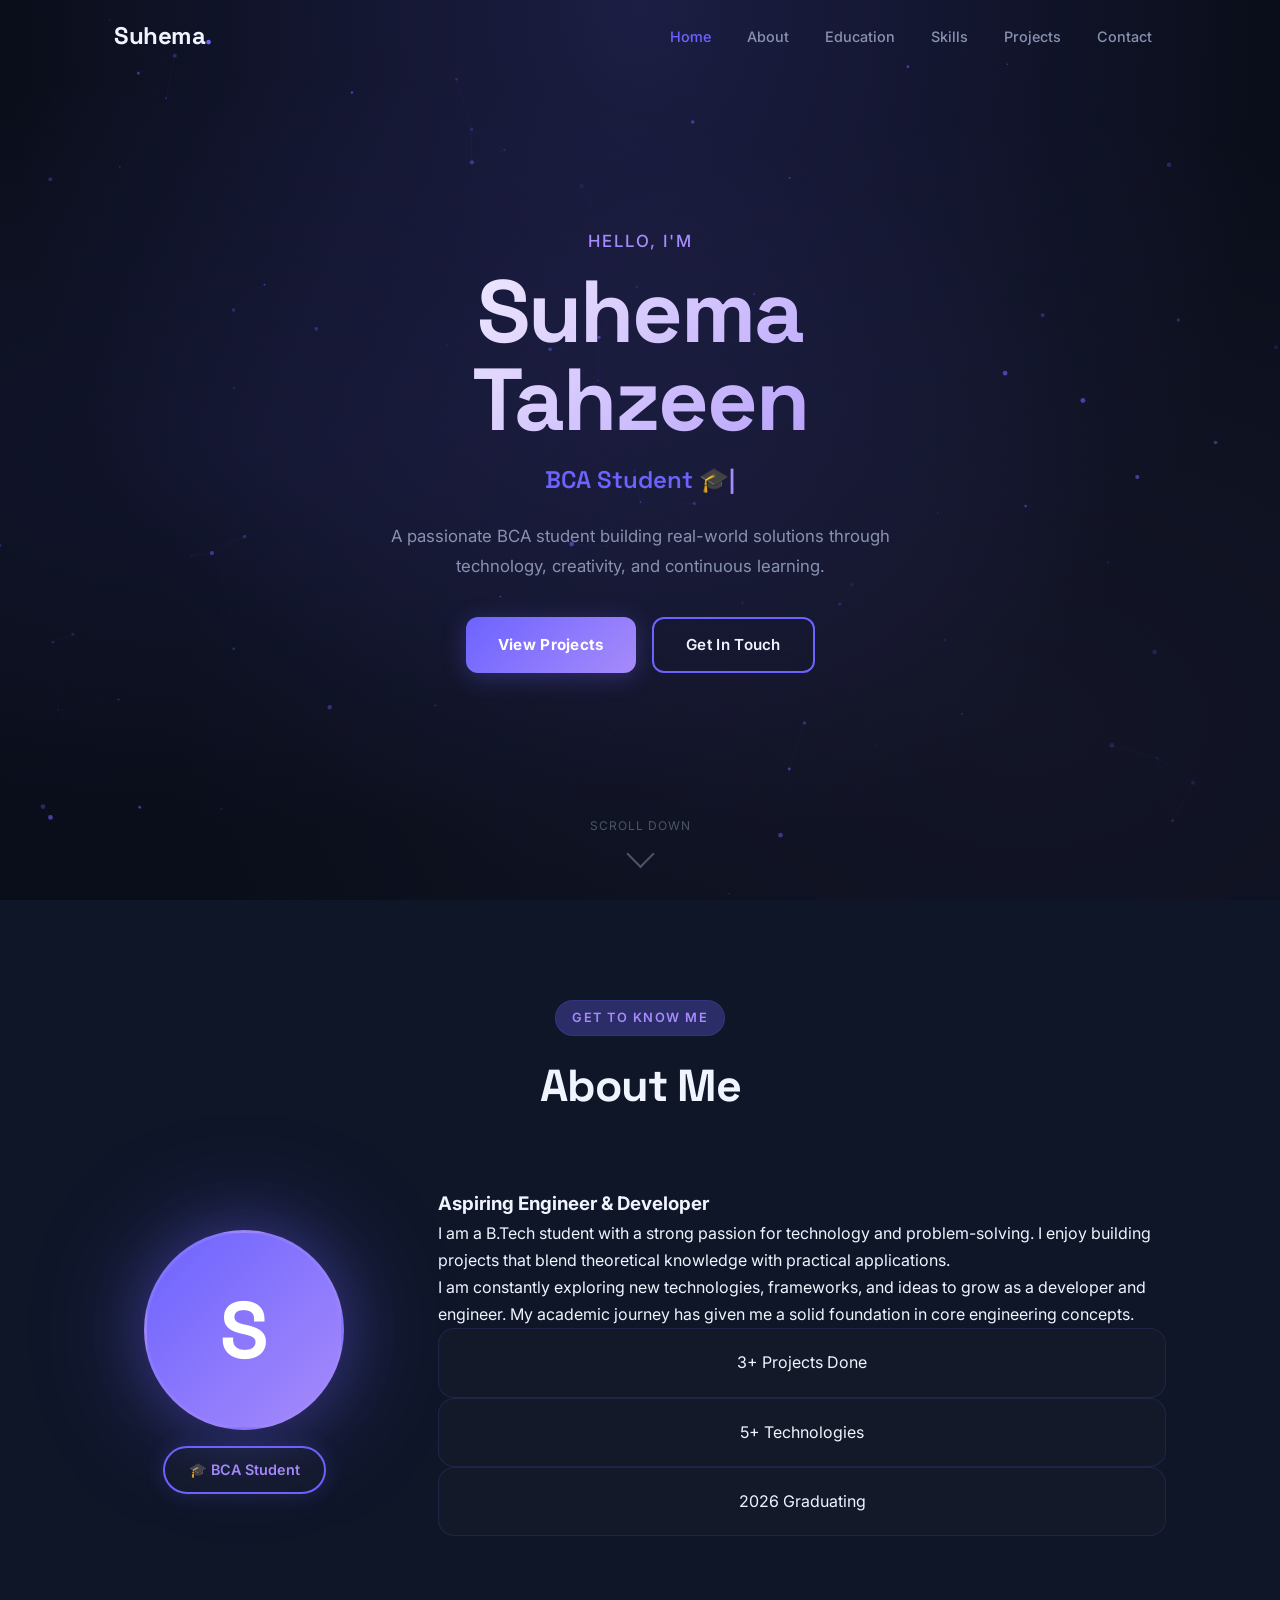
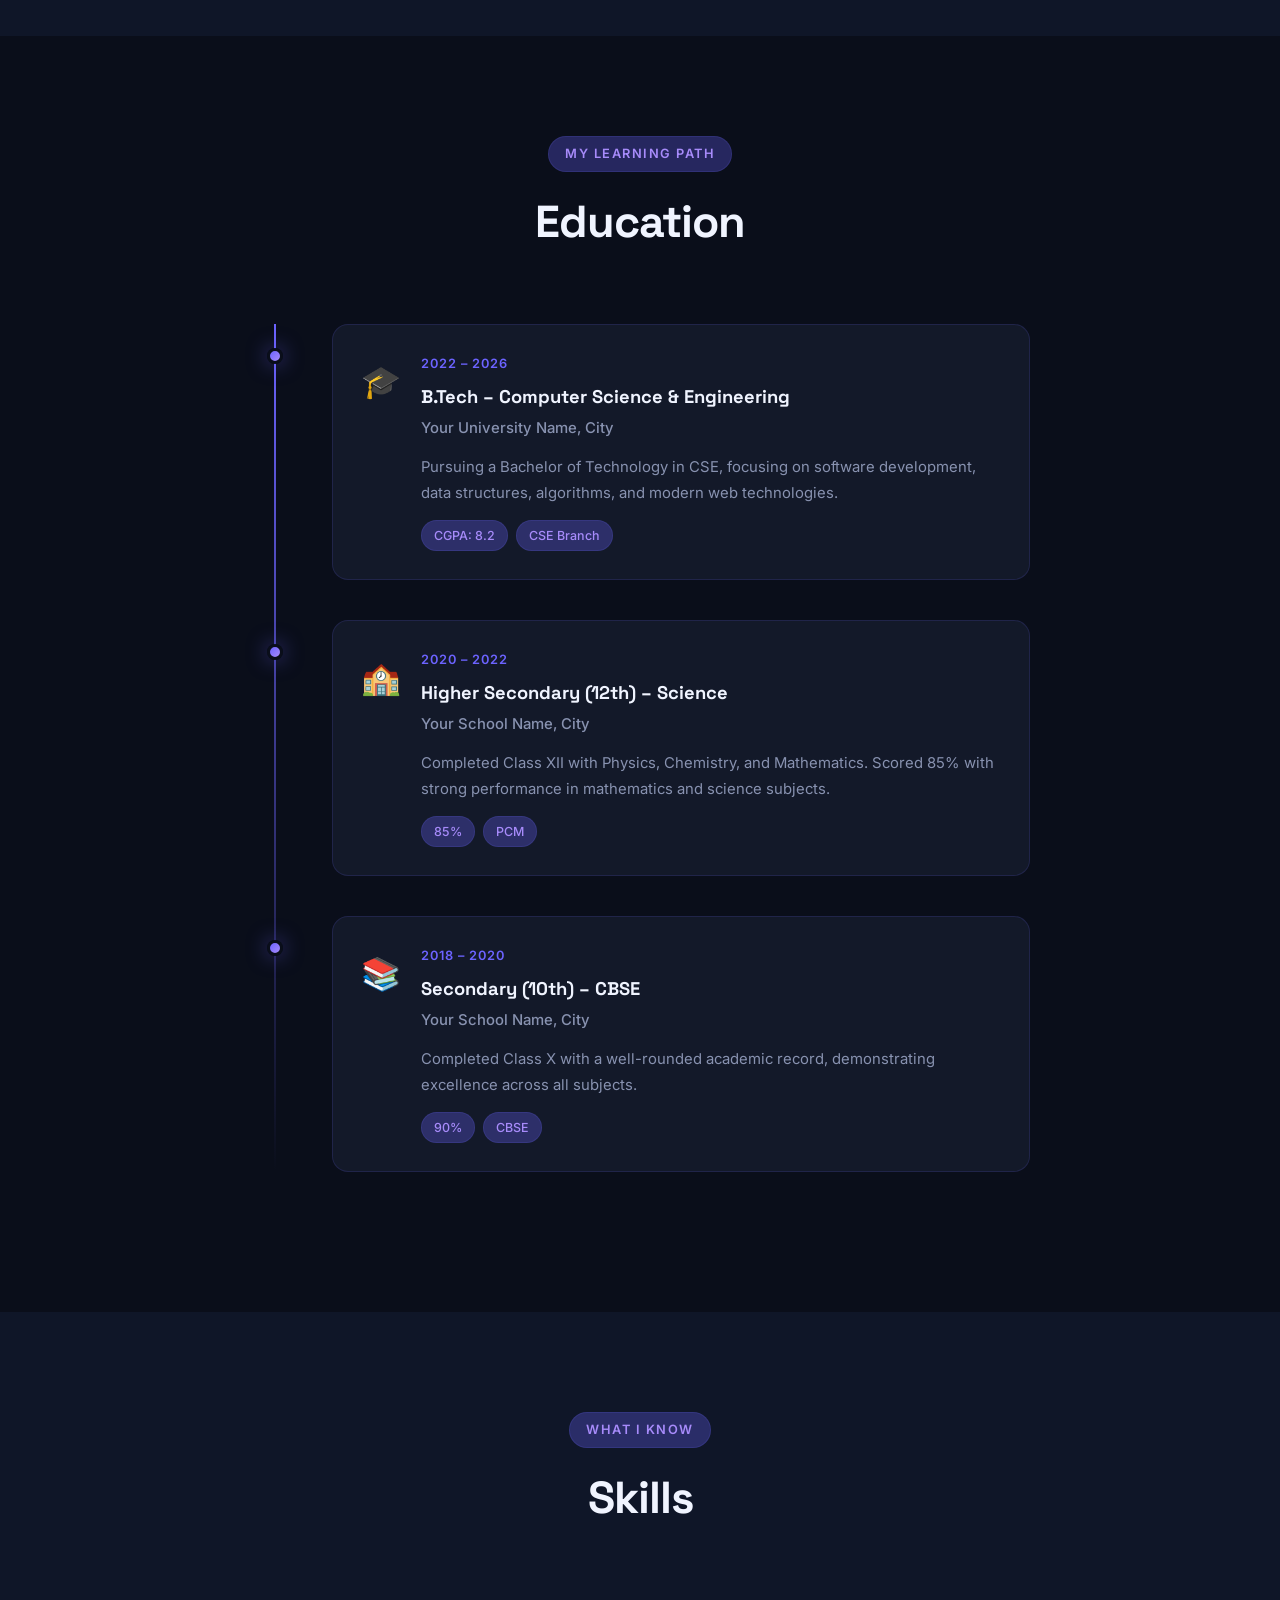
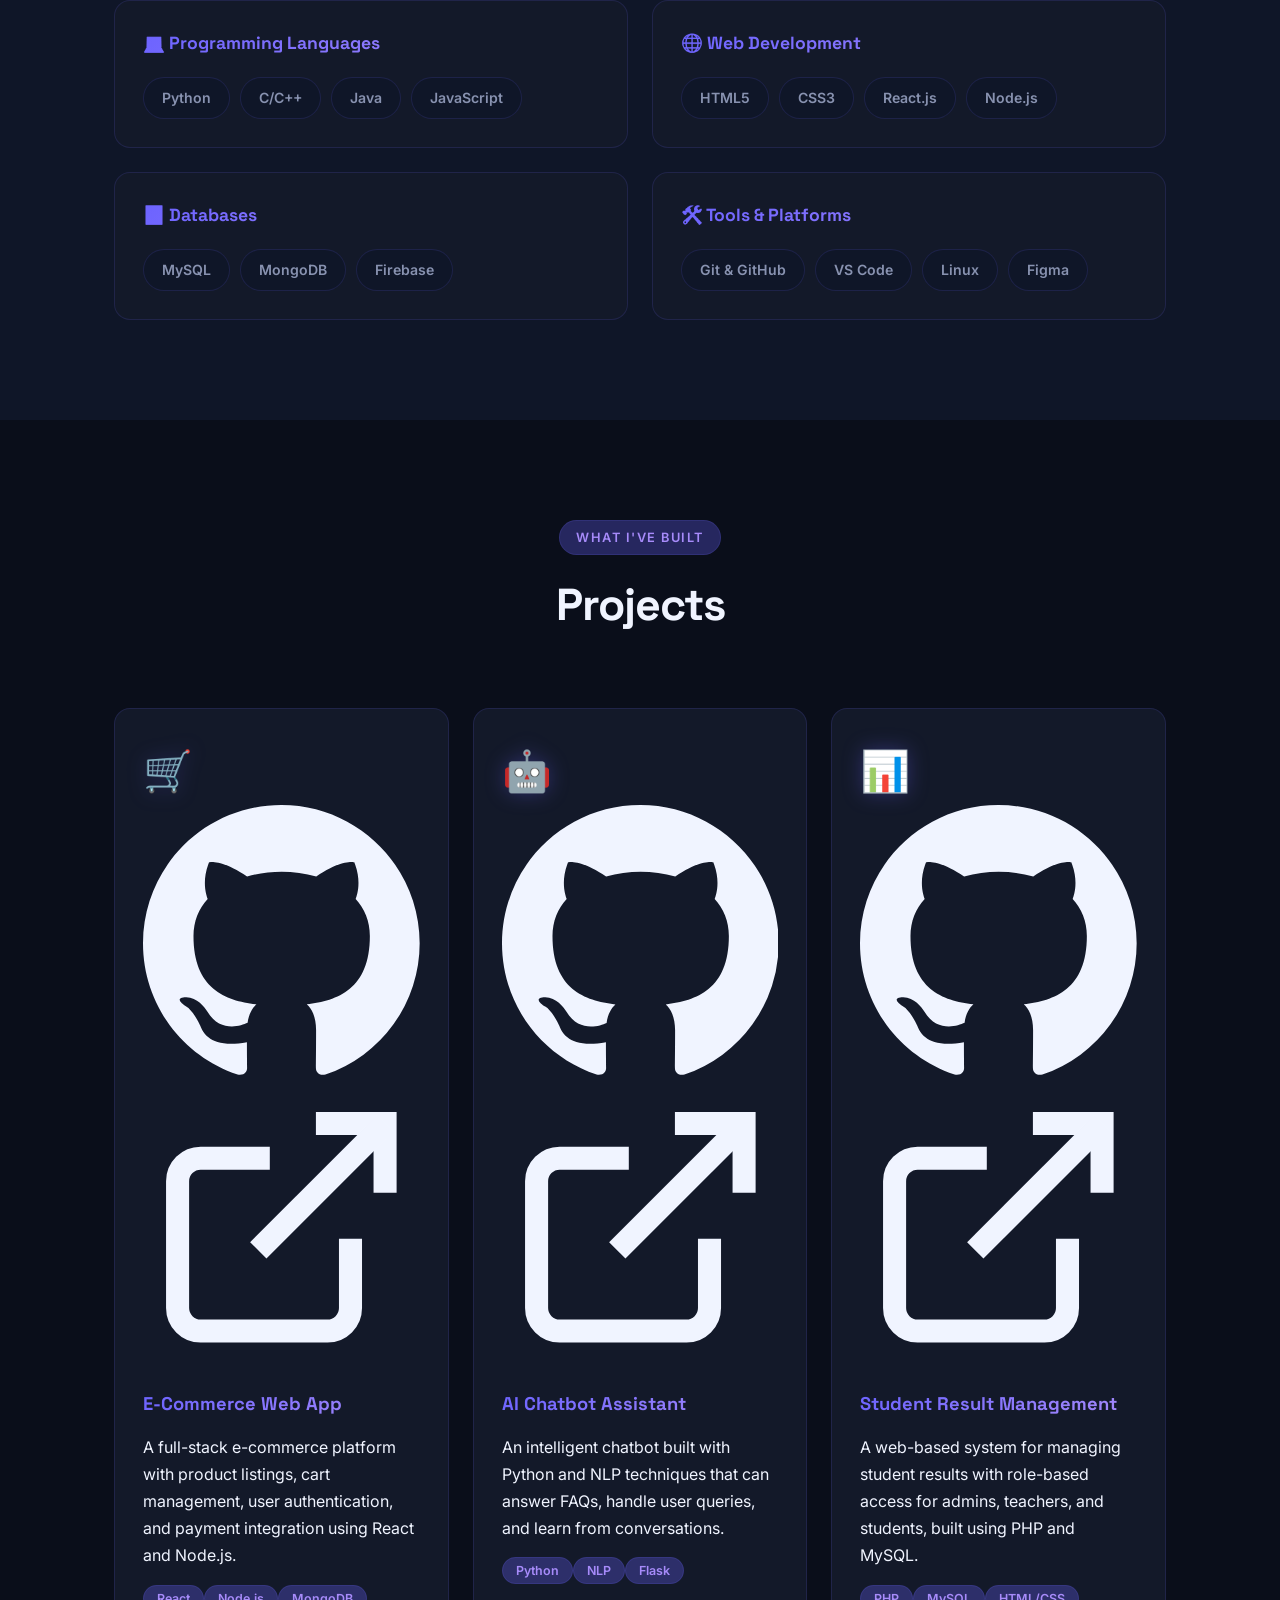
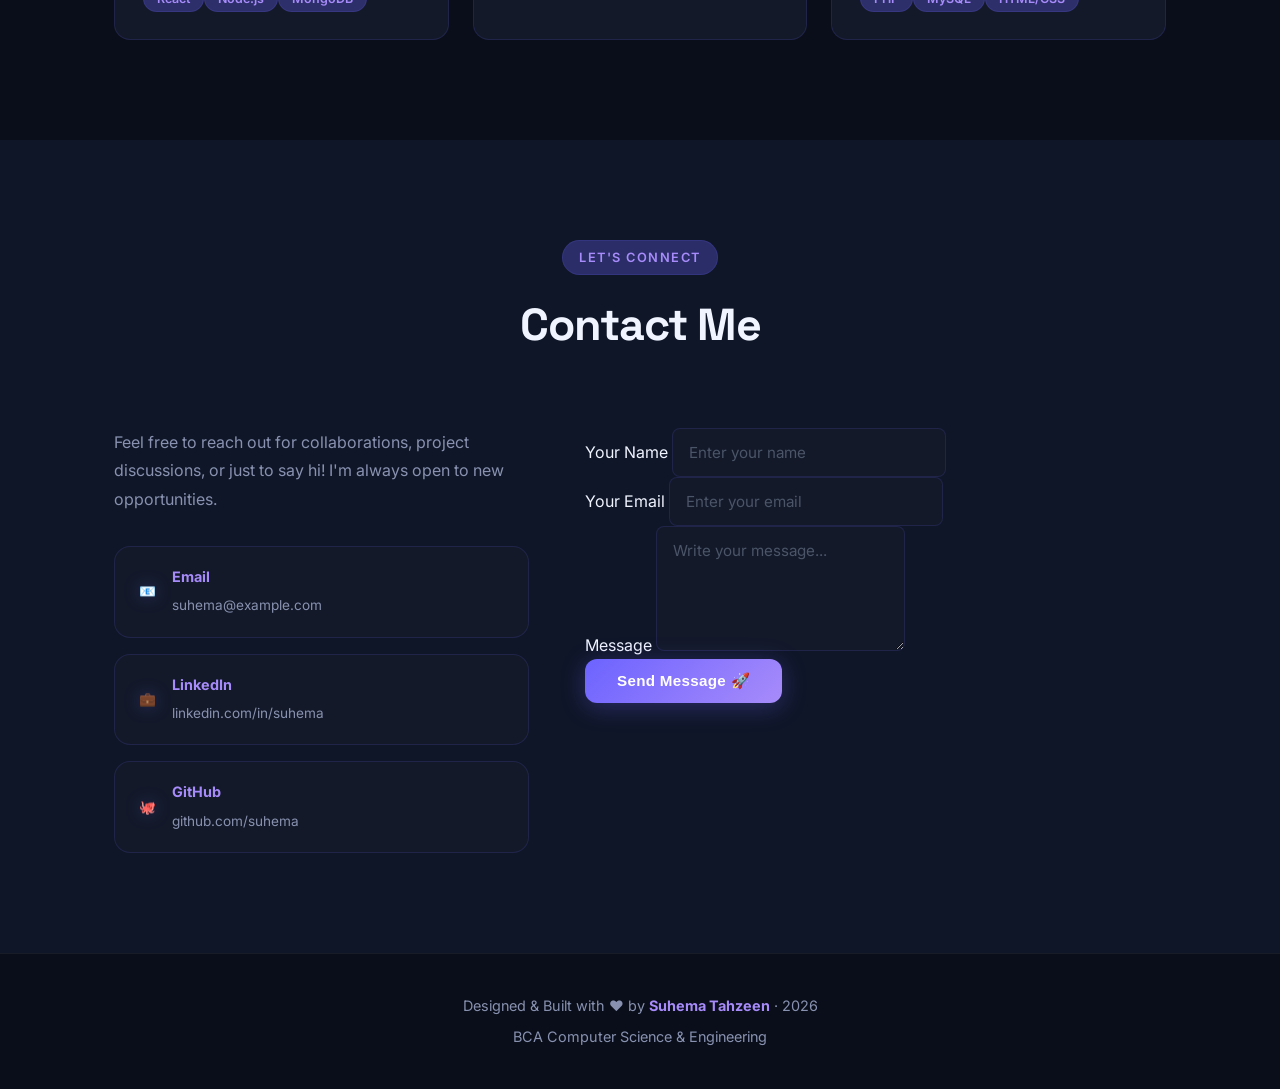
==== index.html @ 30617410 "Add files via upload" ====
<!DOCTYPE html>
<html lang="en">
<head>
  <meta charset="UTF-8" />
  <meta name="viewport" content="width=device-width, initial-scale=1.0" />
  <title>Suhema Tahzeen | BCA Portfolio</title>
  <meta name="description" content="BCA student portfolio showcasing academic history, projects, and skills." />
  <link rel="preconnect" href="https://fonts.googleapis.com" />
  <link rel="preconnect" href="https://fonts.gstatic.com" crossorigin />
  <link href="https://fonts.googleapis.com/css2?family=Inter:wght@300;400;500;600;700;800&family=Space+Grotesk:wght@400;500;600;700&display=swap" rel="stylesheet" />
  <link rel="stylesheet" href="style.css" />
</head>
<body>

  <!-- NAV -->
  <nav id="navbar">
    <div class="nav-container">
      <a href="#home" class="nav-logo">Suhema<span>.</span></a>
      <ul class="nav-links">
        <li><a href="#home">Home</a></li>
        <li><a href="#about">About</a></li>
        <li><a href="#education">Education</a></li>
        <li><a href="#skills">Skills</a></li>
        <li><a href="#projects">Projects</a></li>
        <li><a href="#contact">Contact</a></li>
      </ul>
      <button class="hamburger" id="hamburger" aria-label="Toggle menu">
        <span></span><span></span><span></span>
      </button>
    </div>
  </nav>

  <!-- HERO -->
  <section id="home" class="hero">
    <div class="hero-bg-overlay"></div>
    <canvas id="particles-canvas"></canvas>
    <div class="hero-content">
      <p class="hero-greeting">Hello, I'm</p>
      <h1 class="hero-name">Suhema Tahzeen</h1>
      <div class="hero-typewriter">
        <span id="typewriter-text"></span><span class="cursor">|</span>
      </div>
      <p class="hero-desc">A passionate BCA student building real-world solutions through technology, creativity, and continuous learning.</p>
      <div class="hero-buttons">
        <a href="#projects" class="btn btn-primary">View Projects</a>
        <a href="#contact" class="btn btn-outline">Get In Touch</a>
      </div>
    </div>
    <div class="hero-scroll-indicator">
      <span>Scroll Down</span>
      <div class="scroll-arrow"></div>
    </div>
  </section>

  <!-- ABOUT -->
  <section id="about" class="section about-section">
    <div class="container">
      <div class="section-header">
        <span class="section-tag">Get To Know Me</span>
        <h2 class="section-title">About Me</h2>
      </div>
      <div class="about-grid">
        <div class="about-avatar-wrapper">
          <div class="about-avatar">
            <div class="avatar-initials">S</div>
          </div>
          <div class="about-badge">🎓 BCA Student</div>
        </div>
        <div class="about-text">
          <h3>Aspiring Engineer &amp; Developer</h3>
          <p>I am a B.Tech student with a strong passion for technology and problem-solving. I enjoy building projects that blend theoretical knowledge with practical applications.</p>
          <p>I am constantly exploring new technologies, frameworks, and ideas to grow as a developer and engineer. My academic journey has given me a solid foundation in core engineering concepts.</p>
          <div class="about-stats">
            <div class="stat-card">
              <span class="stat-num">3+</span>
              <span class="stat-label">Projects Done</span>
            </div>
            <div class="stat-card">
              <span class="stat-num">5+</span>
              <span class="stat-label">Technologies</span>
            </div>
            <div class="stat-card">
              <span class="stat-num">2026</span>
              <span class="stat-label">Graduating</span>
            </div>
          </div>
        </div>
      </div>
    </div>
  </section>

  <!-- EDUCATION -->
  <section id="education" class="section education-section">
    <div class="container">
      <div class="section-header">
        <span class="section-tag">My Learning Path</span>
        <h2 class="section-title">Education</h2>
      </div>
      <div class="timeline">
        <div class="timeline-item" data-aos>
          <div class="timeline-dot"></div>
          <div class="timeline-card">
            <div class="timeline-icon">🎓</div>
            <div class="timeline-content">
              <span class="timeline-year">2022 – 2026</span>
              <h3>B.Tech – Computer Science &amp; Engineering</h3>
              <p class="timeline-institute">Your University Name, City</p>
              <p>Pursuing a Bachelor of Technology in CSE, focusing on software development, data structures, algorithms, and modern web technologies.</p>
              <div class="timeline-tags">
                <span>CGPA: 8.2</span>
                <span>CSE Branch</span>
              </div>
            </div>
          </div>
        </div>
        <div class="timeline-item" data-aos>
          <div class="timeline-dot"></div>
          <div class="timeline-card">
            <div class="timeline-icon">🏫</div>
            <div class="timeline-content">
              <span class="timeline-year">2020 – 2022</span>
              <h3>Higher Secondary (12th) – Science</h3>
              <p class="timeline-institute">Your School Name, City</p>
              <p>Completed Class XII with Physics, Chemistry, and Mathematics. Scored 85% with strong performance in mathematics and science subjects.</p>
              <div class="timeline-tags">
                <span>85%</span>
                <span>PCM</span>
              </div>
            </div>
          </div>
        </div>
        <div class="timeline-item" data-aos>
          <div class="timeline-dot"></div>
          <div class="timeline-card">
            <div class="timeline-icon">📚</div>
            <div class="timeline-content">
              <span class="timeline-year">2018 – 2020</span>
              <h3>Secondary (10th) – CBSE</h3>
              <p class="timeline-institute">Your School Name, City</p>
              <p>Completed Class X with a well-rounded academic record, demonstrating excellence across all subjects.</p>
              <div class="timeline-tags">
                <span>90%</span>
                <span>CBSE</span>
              </div>
            </div>
          </div>
        </div>
      </div>
    </div>
  </section>

  <!-- SKILLS -->
  <section id="skills" class="section skills-section">
    <div class="container">
      <div class="section-header">
        <span class="section-tag">What I Know</span>
        <h2 class="section-title">Skills</h2>
      </div>
      <div class="skills-grid">
        <div class="skill-category">
          <h3>💻 Programming Languages</h3>
          <div class="skill-pills">
            <span class="pill">Python</span>
            <span class="pill">C/C++</span>
            <span class="pill">Java</span>
            <span class="pill">JavaScript</span>
          </div>
        </div>
        <div class="skill-category">
          <h3>🌐 Web Development</h3>
          <div class="skill-pills">
            <span class="pill">HTML5</span>
            <span class="pill">CSS3</span>
            <span class="pill">React.js</span>
            <span class="pill">Node.js</span>
          </div>
        </div>
        <div class="skill-category">
          <h3>🗄️ Databases</h3>
          <div class="skill-pills">
            <span class="pill">MySQL</span>
            <span class="pill">MongoDB</span>
            <span class="pill">Firebase</span>
          </div>
        </div>
        <div class="skill-category">
          <h3>🛠️ Tools &amp; Platforms</h3>
          <div class="skill-pills">
            <span class="pill">Git &amp; GitHub</span>
            <span class="pill">VS Code</span>
            <span class="pill">Linux</span>
            <span class="pill">Figma</span>
          </div>
        </div>
      </div>
    </div>
  </section>

  <!-- PROJECTS -->
  <section id="projects" class="section projects-section">
    <div class="container">
      <div class="section-header">
        <span class="section-tag">What I've Built</span>
        <h2 class="section-title">Projects</h2>
      </div>
      <div class="projects-grid">

        <div class="project-card" data-aos>
          <div class="project-card-top">
            <div class="project-icon">🛒</div>
            <div class="project-links">
              <a href="#" class="project-link" title="GitHub">
                <svg viewBox="0 0 24 24" fill="currentColor"><path d="M12 0C5.37 0 0 5.37 0 12c0 5.31 3.435 9.795 8.205 11.385.6.105.825-.255.825-.57 0-.285-.015-1.23-.015-2.235-3.015.555-3.795-.735-4.035-1.41-.135-.345-.72-1.41-1.23-1.695-.42-.225-1.02-.78-.015-.795.945-.015 1.62.87 1.845 1.23 1.08 1.815 2.805 1.305 3.495.99.105-.78.42-1.305.765-1.605-2.67-.3-5.46-1.335-5.46-5.925 0-1.305.465-2.385 1.23-3.225-.12-.3-.54-1.53.12-3.18 0 0 1.005-.315 3.3 1.23.96-.27 1.98-.405 3-.405s2.04.135 3 .405c2.295-1.56 3.3-1.23 3.3-1.23.66 1.65.24 2.88.12 3.18.765.84 1.23 1.905 1.23 3.225 0 4.605-2.805 5.625-5.475 5.925.435.375.81 1.095.81 2.22 0 1.605-.015 2.895-.015 3.3 0 .315.225.69.825.57A12.02 12.02 0 0024 12c0-6.63-5.37-12-12-12z"/></svg>
              </a>
              <a href="#" class="project-link" title="Live Demo">
                <svg viewBox="0 0 24 24" fill="none" stroke="currentColor" stroke-width="2"><path d="M18 13v6a2 2 0 01-2 2H5a2 2 0 01-2-2V8a2 2 0 012-2h6"/><polyline points="15 3 21 3 21 9"/><line x1="10" y1="14" x2="21" y2="3"/></svg>
              </a>
            </div>
          </div>
          <h3 class="project-title">E-Commerce Web App</h3>
          <p class="project-desc">A full-stack e-commerce platform with product listings, cart management, user authentication, and payment integration using React and Node.js.</p>
          <div class="project-tags">
            <span>React</span><span>Node.js</span><span>MongoDB</span>
          </div>
        </div>

        <div class="project-card" data-aos>
          <div class="project-card-top">
            <div class="project-icon">🤖</div>
            <div class="project-links">
              <a href="#" class="project-link" title="GitHub">
                <svg viewBox="0 0 24 24" fill="currentColor"><path d="M12 0C5.37 0 0 5.37 0 12c0 5.31 3.435 9.795 8.205 11.385.6.105.825-.255.825-.57 0-.285-.015-1.23-.015-2.235-3.015.555-3.795-.735-4.035-1.41-.135-.345-.72-1.41-1.23-1.695-.42-.225-1.02-.78-.015-.795.945-.015 1.62.87 1.845 1.23 1.08 1.815 2.805 1.305 3.495.99.105-.78.42-1.305.765-1.605-2.67-.3-5.46-1.335-5.46-5.925 0-1.305.465-2.385 1.23-3.225-.12-.3-.54-1.53.12-3.18 0 0 1.005-.315 3.3 1.23.96-.27 1.98-.405 3-.405s2.04.135 3 .405c2.295-1.56 3.3-1.23 3.3-1.23.66 1.65.24 2.88.12 3.18.765.84 1.23 1.905 1.23 3.225 0 4.605-2.805 5.625-5.475 5.925.435.375.81 1.095.81 2.22 0 1.605-.015 2.895-.015 3.3 0 .315.225.69.825.57A12.02 12.02 0 0024 12c0-6.63-5.37-12-12-12z"/></svg>
              </a>
              <a href="#" class="project-link" title="Live Demo">
                <svg viewBox="0 0 24 24" fill="none" stroke="currentColor" stroke-width="2"><path d="M18 13v6a2 2 0 01-2 2H5a2 2 0 01-2-2V8a2 2 0 012-2h6"/><polyline points="15 3 21 3 21 9"/><line x1="10" y1="14" x2="21" y2="3"/></svg>
              </a>
            </div>
          </div>
          <h3 class="project-title">AI Chatbot Assistant</h3>
          <p class="project-desc">An intelligent chatbot built with Python and NLP techniques that can answer FAQs, handle user queries, and learn from conversations.</p>
          <div class="project-tags">
            <span>Python</span><span>NLP</span><span>Flask</span>
          </div>
        </div>

        <div class="project-card" data-aos>
          <div class="project-card-top">
            <div class="project-icon">📊</div>
            <div class="project-links">
              <a href="#" class="project-link" title="GitHub">
                <svg viewBox="0 0 24 24" fill="currentColor"><path d="M12 0C5.37 0 0 5.37 0 12c0 5.31 3.435 9.795 8.205 11.385.6.105.825-.255.825-.57 0-.285-.015-1.23-.015-2.235-3.015.555-3.795-.735-4.035-1.41-.135-.345-.72-1.41-1.23-1.695-.42-.225-1.02-.78-.015-.795.945-.015 1.62.87 1.845 1.23 1.08 1.815 2.805 1.305 3.495.99.105-.78.42-1.305.765-1.605-2.67-.3-5.46-1.335-5.46-5.925 0-1.305.465-2.385 1.23-3.225-.12-.3-.54-1.53.12-3.18 0 0 1.005-.315 3.3 1.23.96-.27 1.98-.405 3-.405s2.04.135 3 .405c2.295-1.56 3.3-1.23 3.3-1.23.66 1.65.24 2.88.12 3.18.765.84 1.23 1.905 1.23 3.225 0 4.605-2.805 5.625-5.475 5.925.435.375.81 1.095.81 2.22 0 1.605-.015 2.895-.015 3.3 0 .315.225.69.825.57A12.02 12.02 0 0024 12c0-6.63-5.37-12-12-12z"/></svg>
              </a>
              <a href="#" class="project-link" title="Live Demo">
                <svg viewBox="0 0 24 24" fill="none" stroke="currentColor" stroke-width="2"><path d="M18 13v6a2 2 0 01-2 2H5a2 2 0 01-2-2V8a2 2 0 012-2h6"/><polyline points="15 3 21 3 21 9"/><line x1="10" y1="14" x2="21" y2="3"/></svg>
              </a>
            </div>
          </div>
          <h3 class="project-title">Student Result Management</h3>
          <p class="project-desc">A web-based system for managing student results with role-based access for admins, teachers, and students, built using PHP and MySQL.</p>
          <div class="project-tags">
            <span>PHP</span><span>MySQL</span><span>HTML/CSS</span>
          </div>
        </div>

      </div>
    </div>
  </section>

  <!-- CONTACT -->
  <section id="contact" class="section contact-section">
    <div class="container">
      <div class="section-header">
        <span class="section-tag">Let's Connect</span>
        <h2 class="section-title">Contact Me</h2>
      </div>
      <div class="contact-grid">
        <div class="contact-info">
          <p>Feel free to reach out for collaborations, project discussions, or just to say hi! I'm always open to new opportunities.</p>
          <div class="contact-items">
            <a href="mailto:suhema@example.com" class="contact-item" id="contact-email">
              <span class="contact-item-icon">📧</span>
              <div>
                <strong>Email</strong>
                <span>suhema@example.com</span>
              </div>
            </a>
            <a href="https://linkedin.com/in/suhema" target="_blank" class="contact-item" id="contact-linkedin">
              <span class="contact-item-icon">💼</span>
              <div>
                <strong>LinkedIn</strong>
                <span>linkedin.com/in/suhema</span>
              </div>
            </a>
            <a href="https://github.com/suhema" target="_blank" class="contact-item" id="contact-github">
              <span class="contact-item-icon">🐙</span>
              <div>
                <strong>GitHub</strong>
                <span>github.com/suhema</span>
              </div>
            </a>
          </div>
        </div>
        <form class="contact-form" id="contact-form">
          <div class="form-group">
            <label for="name">Your Name</label>
            <input type="text" id="name" name="name" placeholder="Enter your name" required />
          </div>
          <div class="form-group">
            <label for="email">Your Email</label>
            <input type="email" id="email" name="email" placeholder="Enter your email" required />
          </div>
          <div class="form-group">
            <label for="message">Message</label>
            <textarea id="message" name="message" rows="5" placeholder="Write your message..." required></textarea>
          </div>
          <button type="submit" class="btn btn-primary" id="submit-btn">Send Message 🚀</button>
          <p class="form-success" id="form-success">✅ Message sent! I'll get back to you soon.</p>
        </form>
      </div>
    </div>
  </section>

  <!-- FOOTER -->
  <footer class="footer">
    <div class="container">
      <p>Designed &amp; Built with ❤️ by <strong>Suhema Tahzeen</strong> · 2026</p>
      <p class="footer-sub">BCA Computer Science &amp; Engineering</p>
    </div>
  </footer>

  <script src="script.js"></script>
</body>
</html>
---- style.css ----
/* ==================== ROOT & RESET ==================== */
:root {
  --bg-primary: #0a0e1a;
  --bg-secondary: #0f1628;
  --bg-card: #131929;
  --bg-card-hover: #1a2236;
  --accent: #6c63ff;
  --accent-2: #a78bfa;
  --accent-3: #ff6b9d;
  --accent-glow: rgba(108, 99, 255, 0.3);
  --accent-glow-strong: rgba(108, 99, 255, 0.5);
  --text-primary: #f0f4ff;
  --text-secondary: #8892b0;
  --text-muted: #4a5568;
  --border: rgba(108, 99, 255, 0.15);
  --border-light: rgba(255,255,255,0.06);
  --gradient: linear-gradient(135deg, #6c63ff, #a78bfa);
  --gradient-alt: linear-gradient(135deg, #ff6b9d, #a78bfa);
  --gradient-glow: linear-gradient(135deg, rgba(108,99,255,0.2), rgba(167,139,250,0.2));
  --font-main: 'Inter', sans-serif;
  --font-display: 'Space Grotesk', sans-serif;
  --radius: 16px;
  --radius-sm: 8px;
  --shadow: 0 8px 32px rgba(0,0,0,0.4);
  --shadow-card: 0 4px 24px rgba(0,0,0,0.3);
  --shadow-glow: 0 0 30px rgba(108, 99, 255, 0.4);
  --transition: all 0.3s cubic-bezier(0.4,0,0.2,1);
  --transition-smooth: all 0.4s cubic-bezier(0.25, 0.46, 0.45, 0.94);
}

*, *::before, *::after { box-sizing: border-box; margin: 0; padding: 0; }

html { scroll-behavior: smooth; }

body {
  font-family: var(--font-main);
  background: var(--bg-primary);
  color: var(--text-primary);
  line-height: 1.7;
  overflow-x: hidden;
}

a { text-decoration: none; color: inherit; }
ul { list-style: none; }
img { max-width: 100%; }

.container {
  max-width: 1100px;
  margin: 0 auto;
  padding: 0 24px;
}

/* ==================== SCROLLBAR ==================== */
::-webkit-scrollbar { width: 6px; }
::-webkit-scrollbar-track { background: var(--bg-primary); }
::-webkit-scrollbar-thumb { background: var(--accent); border-radius: 3px; }

/* ==================== NAVBAR ==================== */
#navbar {
  position: fixed;
  top: 0; left: 0; right: 0;
  z-index: 1000;
  padding: 16px 0;
  transition: var(--transition);
  background: transparent;
}

#navbar.scrolled {
  background: rgba(10, 14, 26, 0.92);
  backdrop-filter: blur(16px);
  border-bottom: 1px solid var(--border);
  padding: 12px 0;
  box-shadow: 0 4px 24px rgba(0,0,0,0.3);
}

.nav-container {
  max-width: 1100px;
  margin: 0 auto;
  padding: 0 24px;
  display: flex;
  align-items: center;
  justify-content: space-between;
}

.nav-logo {
  font-family: var(--font-display);
  font-size: 1.5rem;
  font-weight: 700;
  color: var(--text-primary);
  letter-spacing: -0.5px;
}
.nav-logo span { color: var(--accent); }

.nav-links {
  display: flex;
  gap: 8px;
}
.nav-links a {
  padding: 8px 14px;
  border-radius: 8px;
  font-size: 0.9rem;
  font-weight: 500;
  color: var(--text-secondary);
  transition: var(--transition);
}
.nav-links a:hover {
  color: var(--text-primary);
  background: var(--border);
}

.hamburger {
  display: none;
  flex-direction: column;
  gap: 5px;
  background: none;
  border: none;
  cursor: pointer;
  padding: 4px;
}
.hamburger span {
  display: block;
  width: 24px;
  height: 2px;
  background: var(--text-primary);
  border-radius: 2px;
  transition: var(--transition);
}

/* ==================== BUTTONS ==================== */
.btn {
  display: inline-flex;
  align-items: center;
  gap: 8px;
  padding: 13px 32px;
  border-radius: 12px;
  font-size: 0.95rem;
  font-weight: 600;
  cursor: pointer;
  border: none;
  transition: var(--transition-smooth);
  letter-spacing: 0.3px;
  position: relative;
  overflow: hidden;
}
.btn::before {
  content: '';
  position: absolute;
  inset: 0;
  background: linear-gradient(45deg, transparent 30%, rgba(255,255,255,0.1), transparent 70%);
  transform: translateX(-100%);
  transition: transform 0.6s;
  z-index: 1;
}
.btn:hover::before {
  transform: translateX(100%);
}
.btn > * {
  position: relative;
  z-index: 2;
}
.btn-primary {
  background: var(--gradient);
  color: #fff;
  box-shadow: 0 4px 25px var(--accent-glow);
  font-weight: 700;
}
.btn-primary:hover {
  transform: translateY(-3px) scale(1.02);
  box-shadow: 0 12px 45px var(--accent-glow-strong);
}
.btn-outline {
  background: transparent;
  color: var(--text-primary);
  border: 2px solid var(--accent);
  backdrop-filter: blur(10px);
}
.btn-outline:hover {
  border-color: var(--accent-2);
  color: var(--accent-2);
  background: var(--accent-glow);
  box-shadow: 0 8px 35px var(--accent-glow-strong);
  transform: translateY(-3px) scale(1.02);
}

/* ==================== HERO ==================== */
.hero {
  min-height: 100vh;
  position: relative;
  display: flex;
  align-items: center;
  justify-content: center;
  text-align: center;
  overflow: hidden;
  background: radial-gradient(ellipse at 50% 0%, rgba(108,99,255,0.18) 0%, var(--bg-primary) 70%);
}

.hero-bg-overlay {
  position: absolute;
  inset: 0;
  background:
    radial-gradient(ellipse at 20% 50%, rgba(108,99,255,0.08) 0%, transparent 60%),
    radial-gradient(ellipse at 80% 80%, rgba(167,139,250,0.06) 0%, transparent 60%);
}

#particles-canvas {
  position: absolute;
  inset: 0;
  width: 100%; height: 100%;
  pointer-events: none;
}

.hero-content {
  position: relative;
  z-index: 2;
  max-width: 720px;
  padding: 0 24px;
}

.hero-greeting {
  font-size: 1.05rem;
  color: var(--accent-2);
  letter-spacing: 2px;
  text-transform: uppercase;
  margin-bottom: 12px;
  font-weight: 500;
}

.hero-name {
  font-family: var(--font-display);
  font-size: clamp(3rem, 8vw, 5.5rem);
  font-weight: 800;
  letter-spacing: -2px;
  line-height: 1;
  background: linear-gradient(135deg, #fff 0%, var(--accent-2) 100%);
  -webkit-background-clip: text;
  -webkit-text-fill-color: transparent;
  background-clip: text;
  margin-bottom: 16px;
}

.hero-typewriter {
  font-size: clamp(1.1rem, 3vw, 1.5rem);
  color: var(--accent);
  font-weight: 600;
  margin-bottom: 20px;
  min-height: 2rem;
  font-family: var(--font-display);
}

.cursor {
  animation: blink 1s step-end infinite;
  color: var(--accent-2);
}
@keyframes blink { 50% { opacity: 0; } }

.hero-desc {
  font-size: 1.05rem;
  color: var(--text-secondary);
  max-width: 540px;
  margin: 0 auto 36px;
  line-height: 1.8;
}

.hero-buttons {
  display: flex;
  gap: 16px;
  justify-content: center;
  flex-wrap: wrap;
}

.hero-scroll-indicator {
  position: absolute;
  bottom: 36px;
  left: 50%;
  transform: translateX(-50%);
  display: flex;
  flex-direction: column;
  align-items: center;
  gap: 8px;
  color: var(--text-muted);
  font-size: 0.75rem;
  letter-spacing: 1px;
  text-transform: uppercase;
  z-index: 2;
}
.scroll-arrow {
  width: 20px; height: 20px;
  border-right: 2px solid var(--text-muted);
  border-bottom: 2px solid var(--text-muted);
  transform: rotate(45deg);
  animation: scrollBounce 1.5s infinite;
}
@keyframes scrollBounce {
  0%, 100% { transform: rotate(45deg) translateY(0); }
  50% { transform: rotate(45deg) translateY(6px); }
}

/* ==================== SECTIONS ==================== */
.section { padding: 100px 0; }

.section-header {
  text-align: center;
  margin-bottom: 64px;
}
.section-tag {
  display: inline-block;
  padding: 6px 16px;
  background: var(--accent-glow);
  border: 1px solid var(--border);
  border-radius: 100px;
  color: var(--accent-2);
  font-size: 0.8rem;
  font-weight: 600;
  letter-spacing: 1.5px;
  text-transform: uppercase;
  margin-bottom: 12px;
}
.section-title {
  font-family: var(--font-display);
  font-size: clamp(2rem, 5vw, 2.8rem);
  font-weight: 700;
  letter-spacing: -1px;
  color: var(--text-primary);
}

/* ==================== ABOUT ==================== */
.about-section { background: var(--bg-secondary); }

.about-grid {
  display: grid;
  grid-template-columns: 260px 1fr;
  gap: 64px;
  align-items: center;
}

.about-avatar-wrapper {
  display: flex;
  flex-direction: column;
  align-items: center;
  gap: 16px;
}

.about-avatar {
  width: 200px; height: 200px;
  border-radius: 50%;
  background: var(--gradient);
  display: flex;
  align-items: center;
  justify-content: center;
  box-shadow: 0 0 60px var(--accent-glow), 0 0 120px var(--accent-glow);
  animation: float 5s ease-in-out infinite, pulse-glow 3s ease-in-out infinite;
  border: 3px solid rgba(167, 139, 250, 0.3);
  position: relative;
}
@keyframes float {
  0%, 100% { transform: translateY(0px) scale(1); }
  50% { transform: translateY(-15px) scale(1.02); }
}
@keyframes pulse-glow {
  0%, 100% { box-shadow: 0 0 60px var(--accent-glow), 0 0 120px var(--accent-glow); }
  50% { box-shadow: 0 0 80px var(--accent-glow-strong), 0 0 160px var(--accent-glow-strong); }
}
.avatar-initials {
  font-family: var(--font-display);
  font-size: 5rem;
  font-weight: 800;
  color: white;
}

.about-badge {
  padding: 10px 24px;
  background: var(--bg-card);
  border: 2px solid var(--accent);
  border-radius: 100px;
  font-size: 0.9rem;
  font-weight: 600;
  color: var(--accent-2);
  box-shadow: 0 0 20px rgba(108, 99, 255, 0.2);
  transaction: var(--transition);
}
.about-badge:hover {
  box-shadow: 0 0 40px rgba(108, 99, 255, 0.4);
}

.stat-card {
  flex: 1;
  min-width: 100px;
  background: var(--bg-card);
  border: 1px solid var(--border);
  border-radius: var(--radius);
  padding: 20px 16px;
  text-align: center;
  transition: var(--transition-smooth);
  position: relative;
  overflow: hidden;
}
.stat-card::before {
  content: '';
  position: absolute;
  inset: 0;
  background: var(--gradient-glow);
  opacity: 0;
  transition: opacity 0.3s ease;
  z-index: 0;
}
.stat-card:hover {
  border-color: var(--accent);
  transform: translateY(-6px);
  box-shadow: 0 12px 40px var(--accent-glow-strong);
}
.stat-card:hover::before {
  opacity: 0.5;
}
.stat-card > * {
  position: relative;
  z-index: 1;
}

/* ==================== EDUCATION / TIMELINE ==================== */
.education-section { background: var(--bg-primary); }

.timeline {
  position: relative;
  max-width: 780px;
  margin: 0 auto;
}
.timeline::before {
  content: '';
  position: absolute;
  left: 24px;
  top: 0; bottom: 0;
  width: 2px;
  background: linear-gradient(to bottom, var(--accent), transparent);
}

.timeline-item {
  display: flex;
  gap: 32px;
  margin-bottom: 40px;
  opacity: 0;
  transform: translateY(30px);
  transition: opacity 0.6s ease, transform 0.6s ease;
}
.timeline-item.visible {
  opacity: 1;
  transform: translateY(0);
}

.timeline-dot {
  position: relative;
  flex-shrink: 0;
  width: 50px;
  display: flex;
  justify-content: center;
}
.timeline-dot::before {
  content: '';
  width: 16px; height: 16px;
  background: var(--gradient);
  border: 3px solid var(--bg-primary);
  border-radius: 50%;
  box-shadow: 0 0 20px var(--accent-glow-strong);
  margin-top: 24px;
  animation: dot-pulse 2s ease-in-out infinite;
}
@keyframes dot-pulse {
  0%, 100% { transform: scale(1); box-shadow: 0 0 20px var(--accent-glow-strong); }
  50% { transform: scale(1.3); box-shadow: 0 0 40px var(--accent-glow-strong); }
}

.timeline-card {
  flex: 1;
  background: var(--bg-card);
  border: 1px solid var(--border);
  border-radius: var(--radius);
  padding: 28px;
  transition: var(--transition-smooth);
  display: flex;
  gap: 20px;
  position: relative;
  overflow: hidden;
}
.timeline-card::before {
  content: '';
  position: absolute;
  inset: 0;
  background: var(--gradient-glow);
  opacity: 0;
  transition: opacity 0.3s ease;
  z-index: 0;
}
.timeline-card:hover {
  border-color: var(--accent);
  box-shadow: 0 12px 40px var(--accent-glow-strong);
  transform: translateX(8px) translateY(-2px);
}
.timeline-card:hover::before {
  opacity: 0.6;
}
.timeline-card > * {
  position: relative;
  z-index: 1;
}
.timeline-icon {
  font-size: 2rem;
  flex-shrink: 0;
  margin-top: 2px;
}
.timeline-content { flex: 1; }
.timeline-year {
  font-size: 0.8rem;
  color: var(--accent);
  font-weight: 600;
  letter-spacing: 1px;
  text-transform: uppercase;
  margin-bottom: 6px;
  display: block;
}
.timeline-content h3 {
  font-family: var(--font-display);
  font-size: 1.15rem;
  font-weight: 700;
  color: var(--text-primary);
  margin-bottom: 4px;
}
.timeline-institute {
  font-size: 0.88rem;
  color: var(--accent-2);
  font-weight: 500;
  margin-bottom: 10px;
}
.timeline-content p {
  font-size: 0.93rem;
  color: var(--text-secondary);
  margin-bottom: 14px;
}
.timeline-tags {
  display: flex;
  gap: 8px;
  flex-wrap: wrap;
}
.timeline-tags span {
  padding: 4px 12px;
  background: var(--accent-glow);
  border: 1px solid var(--border);
  border-radius: 100px;
  font-size: 0.78rem;
  color: var(--accent-2);
  font-weight: 500;
}

/* ==================== SKILLS ==================== */
.skills-section { background: var(--bg-secondary); }

.skills-grid {
  display: grid;
  grid-template-columns: repeat(2, 1fr);
  gap: 24px;
}
.skill-category {
  background: var(--bg-card);
  border: 1px solid var(--border);
  border-radius: var(--radius);
  padding: 28px;
  transition: var(--transition-smooth);
  position: relative;
  overflow: hidden;
}
.skill-category::before {
  content: '';
  position: absolute;
  inset: 0;
  background: linear-gradient(135deg, transparent 0%, rgba(108, 99, 255, 0.1) 100%);
  opacity: 0;
  transition: opacity 0.3s ease;
  z-index: 0;
}
.skill-category:hover {
  border-color: var(--accent);
  box-shadow: 0 12px 40px var(--accent-glow-strong);
  transform: translateY(-6px);
}
.skill-category:hover::before {
  opacity: 1;
}
.skill-category > * {
  position: relative;
  z-index: 1;
}
.skill-category h3 {
  font-family: var(--font-display);
  font-size: 1.1rem;
  font-weight: 700;
  color: var(--text-primary);
  margin-bottom: 18px;
  background: var(--gradient);
  -webkit-background-clip: text;
  -webkit-text-fill-color: transparent;
  background-clip: text;
}
.skill-pills {
  display: flex;
  flex-wrap: wrap;
  gap: 10px;
}
.pill {
  padding: 8px 18px;
  background: var(--bg-secondary);
  border: 1.5px solid var(--border);
  border-radius: 100px;
  font-size: 0.88rem;
  color: var(--text-secondary);
  font-weight: 600;
  cursor: default;
  transition: var(--transition);
  position: relative;
  overflow: hidden;
}
.pill::before {
  content: '';
  position: absolute;
  inset: 0;
  background: var(--gradient);
  opacity: 0;
  transition: opacity 0.3s ease;
  z-index: 0;
}
.pill:hover {
  background: var(--accent-glow);
  border-color: var(--accent);
  color: var(--accent-2);
  transform: translateY(-2px) scale(1.05);
  box-shadow: 0 4px 15px var(--accent-glow);
}

/* ==================== PROJECTS ==================== */
.projects-section { background: var(--bg-primary); }

.projects-grid {
  display: grid;
  grid-template-columns: repeat(3, 1fr);
  gap: 24px;
}

.project-card {
  background: var(--bg-card);
  border: 1px solid var(--border);
  border-radius: var(--radius);
  padding: 28px;
  transition: var(--transition-smooth);
  opacity: 0;
  transform: translateY(30px);
  display: flex;
  flex-direction: column;
  gap: 14px;
  position: relative;
  overflow: hidden;
}
.project-card::before {
  content: '';
  position: absolute;
  inset: 0;
  background: linear-gradient(135deg, transparent, rgba(108, 99, 255, 0.15), transparent);
  opacity: 0;
  transition: opacity 0.4s ease;
  z-index: 0;
}
.project-card.visible {
  opacity: 1;
  transform: translateY(0);
}
.project-card:hover {
  border-color: var(--accent);
  box-shadow: 0 16px 50px var(--accent-glow-strong);
  transform: translateY(-10px) scale(1.02);
}
.project-card:hover::before {
  opacity: 1;
}
.project-card > * {
  position: relative;
  z-index: 1;
}

.project-icon { 
  font-size: 2.5rem;
  filter: drop-shadow(0 0 10px var(--accent-glow));
}

.project-title {
  font-family: var(--font-display);
  font-size: 1.15rem;
  font-weight: 800;
  color: var(--text-primary);
  background: var(--gradient);
  -webkit-background-clip: text;
  -webkit-text-fill-color: transparent;
  background-clip: text;
}

.project-tags span {
  padding: 5px 13px;
  background: var(--accent-glow);
  border: 1px solid var(--border);
  border-radius: 100px;
  font-size: 0.78rem;
  color: var(--accent-2);
  font-weight: 600;
  transition: var(--transition);
}
.project-tags span:hover {
  border-color: var(--accent);
  background: var(--accent-glow-strong);
}

/* ==================== CONTACT ==================== */
.contact-section { background: var(--bg-secondary); }

.contact-grid {
  display: grid;
  grid-template-columns: 1fr 1.4fr;
  gap: 56px;
  align-items: start;
}
.contact-info p {
  color: var(--text-secondary);
  font-size: 1rem;
  margin-bottom: 32px;
  line-height: 1.8;
}
.contact-items { display: flex; flex-direction: column; gap: 16px; }

.contact-item {
  display: flex;
  align-items: center;
  gap: 16px;
  padding: 18px 24px;
  background: var(--bg-card);
  border: 1.5px solid var(--border);
  border-radius: var(--radius);
  transition: var(--transition-smooth);
  position: relative;
  overflow: hidden;
  cursor: pointer;
}
.contact-item::before {
  content: '';
  position: absolute;
  inset: 0;
  background: var(--gradient-glow);
  opacity: 0;
  transition: opacity 0.3s ease;
  z-index: 0;
}
.contact-item:hover {
  border-color: var(--accent);
  box-shadow: 0 8px 30px var(--accent-glow-strong);
  transform: translateX(8px) translateY(-2px);
}
.contact-item:hover::before {
  opacity: 0.8;
}
.contact-item > * {
  position: relative;
  z-index: 1;
}
.contact-item-icon { 
  font-size: 1.8rem;
  filter: drop-shadow(0 0 8px var(--accent-glow));
}
.contact-item strong {
  display: block;
  font-size: 0.9rem;
  color: var(--accent-2);
  font-weight: 700;
  margin-bottom: 2px;
}
.contact-item span {
  font-size: 0.85rem;
  color: var(--text-secondary);
  transition: color 0.3s ease;
}
.contact-item:hover span {
  color: var(--text-primary);
}

.form-group input,
.form-group textarea {
  background: var(--bg-card);
  border: 1.5px solid var(--border);
  border-radius: var(--radius-sm);
  padding: 14px 16px;
  color: var(--text-primary);
  font-size: 0.95rem;
  font-family: var(--font-main);
  outline: none;
  transition: var(--transition);
  resize: vertical;
}
.form-group input:focus,
.form-group textarea:focus {
  border-color: var(--accent);
  box-shadow: 0 0 0 4px var(--accent-glow);
  background: var(--bg-card-hover);
  transform: translateY(-1px);
}
.form-group input::placeholder,
.form-group textarea::placeholder { color: var(--text-muted); }

.form-success {
  display: none;
  color: #4ade80;
  font-size: 0.9rem;
  font-weight: 500;
  text-align: center;
  padding: 12px;
  background: rgba(74, 222, 128, 0.1);
  border-radius: var(--radius-sm);
  border: 1px solid rgba(74, 222, 128, 0.2);
}

/* ==================== FOOTER ==================== */
.footer {
  background: var(--bg-primary);
  border-top: 1px solid var(--border-light);
  padding: 40px 0;
  text-align: center;
}
.footer p {
  color: var(--text-secondary);
  font-size: 0.9rem;
}
.footer strong { color: var(--accent-2); }
.footer-sub {
  color: var(--text-muted);
  font-size: 0.8rem;
  margin-top: 6px;
}

/* ==================== RESPONSIVE ==================== */
@media (max-width: 900px) {
  .about-grid { grid-template-columns: 1fr; text-align: center; }
  .about-avatar-wrapper { margin: 0 auto; }
  .about-stats { justify-content: center; }
  .projects-grid { grid-template-columns: 1fr 1fr; }
  .skills-grid { grid-template-columns: 1fr; }
  .contact-grid { grid-template-columns: 1fr; }
}

@media (max-width: 640px) {
  .nav-links { display: none; flex-direction: column; position: fixed; inset: 70px 0 0 0; background: rgba(10,14,26,0.98); padding: 32px; gap: 8px; }
  .nav-links.open { display: flex; }
  .hamburger { display: flex; }
  .projects-grid { grid-template-columns: 1fr; }
  .timeline::before { left: 14px; }
  .timeline-card { flex-direction: column; }
  .section { padding: 70px 0; }
}
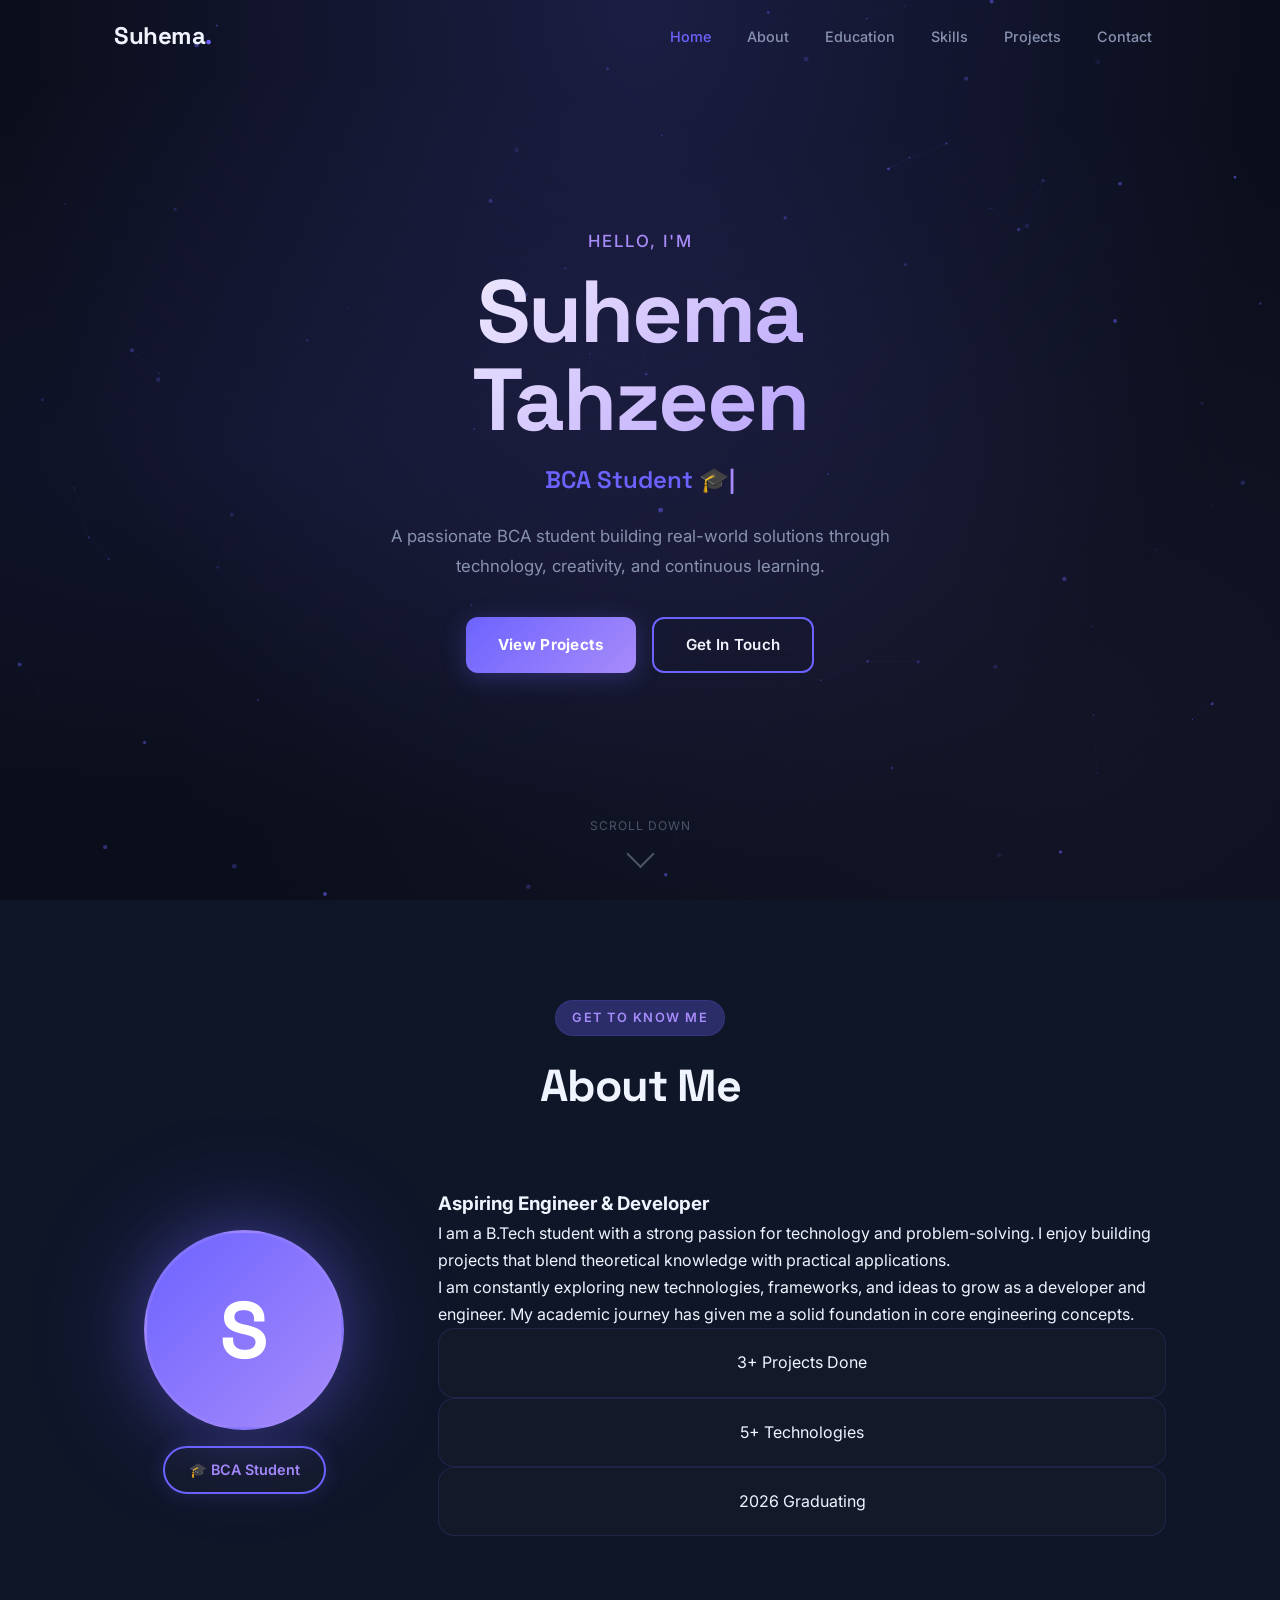
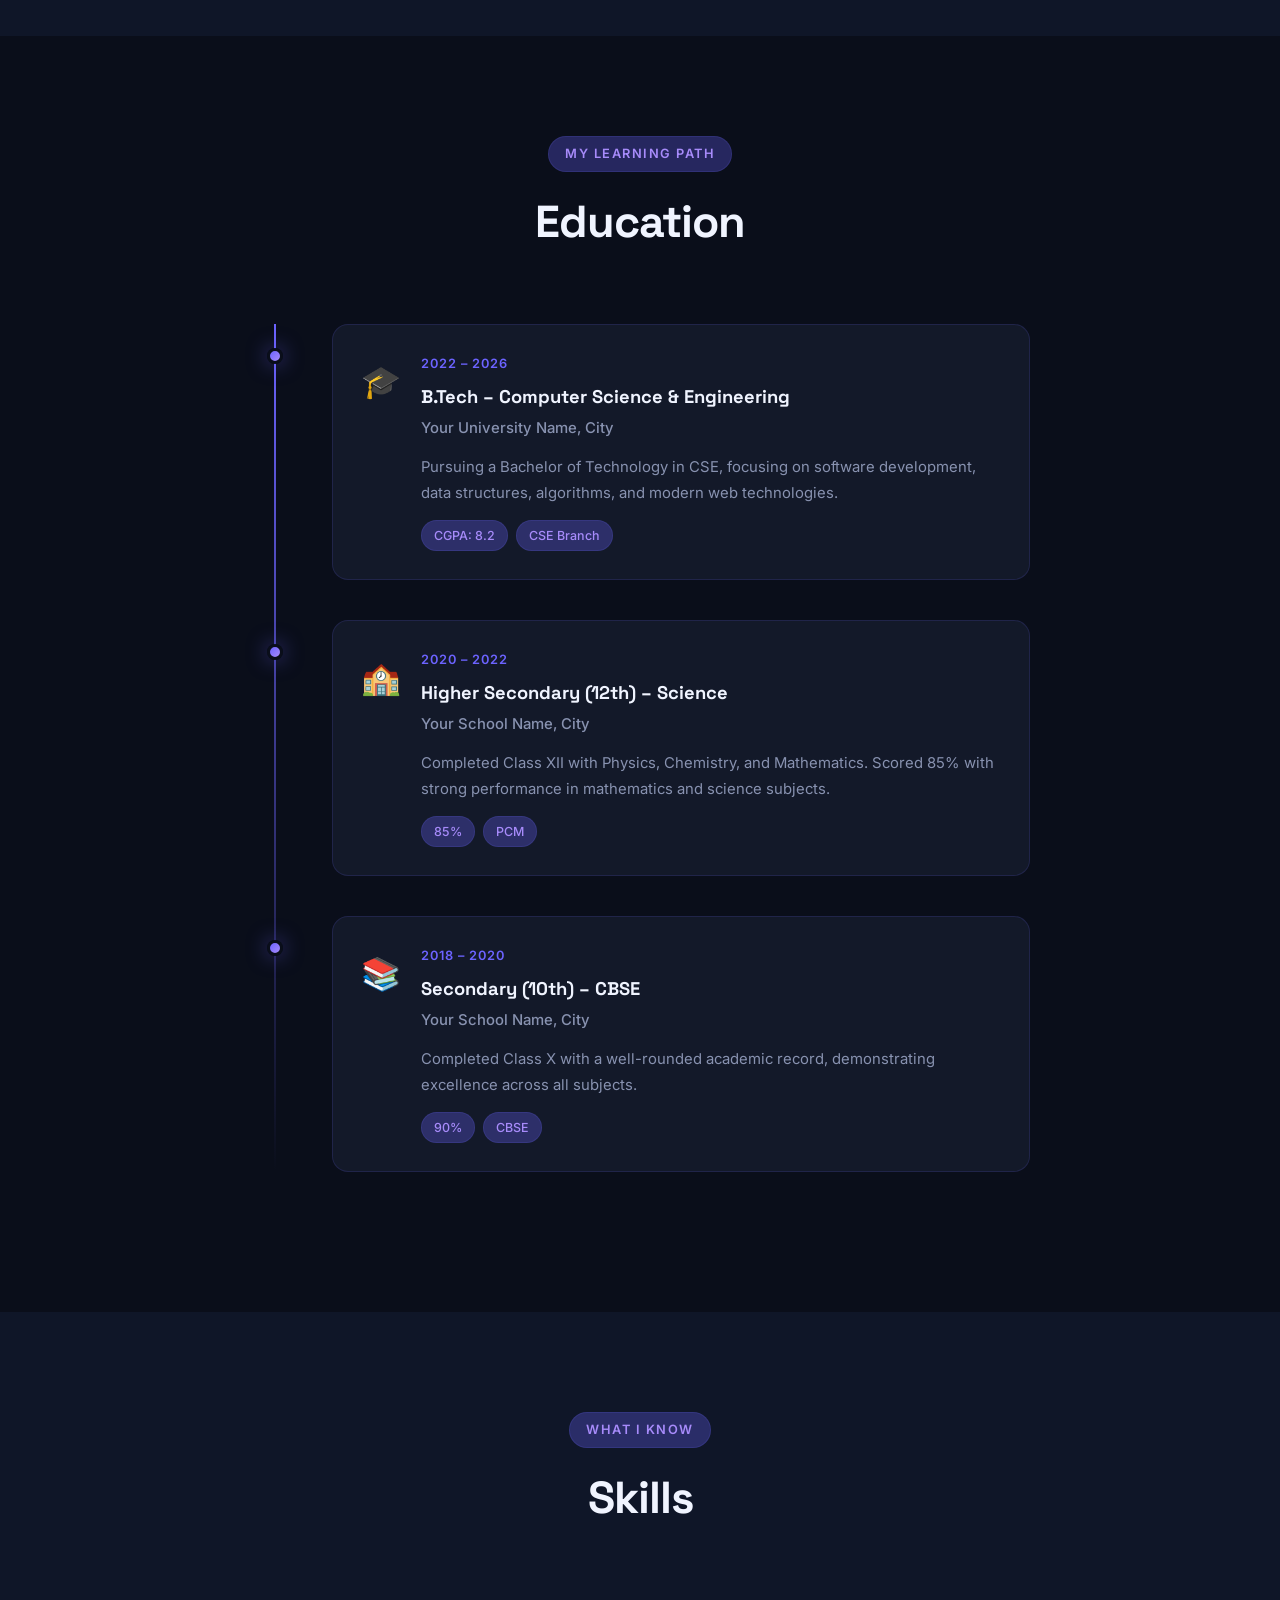
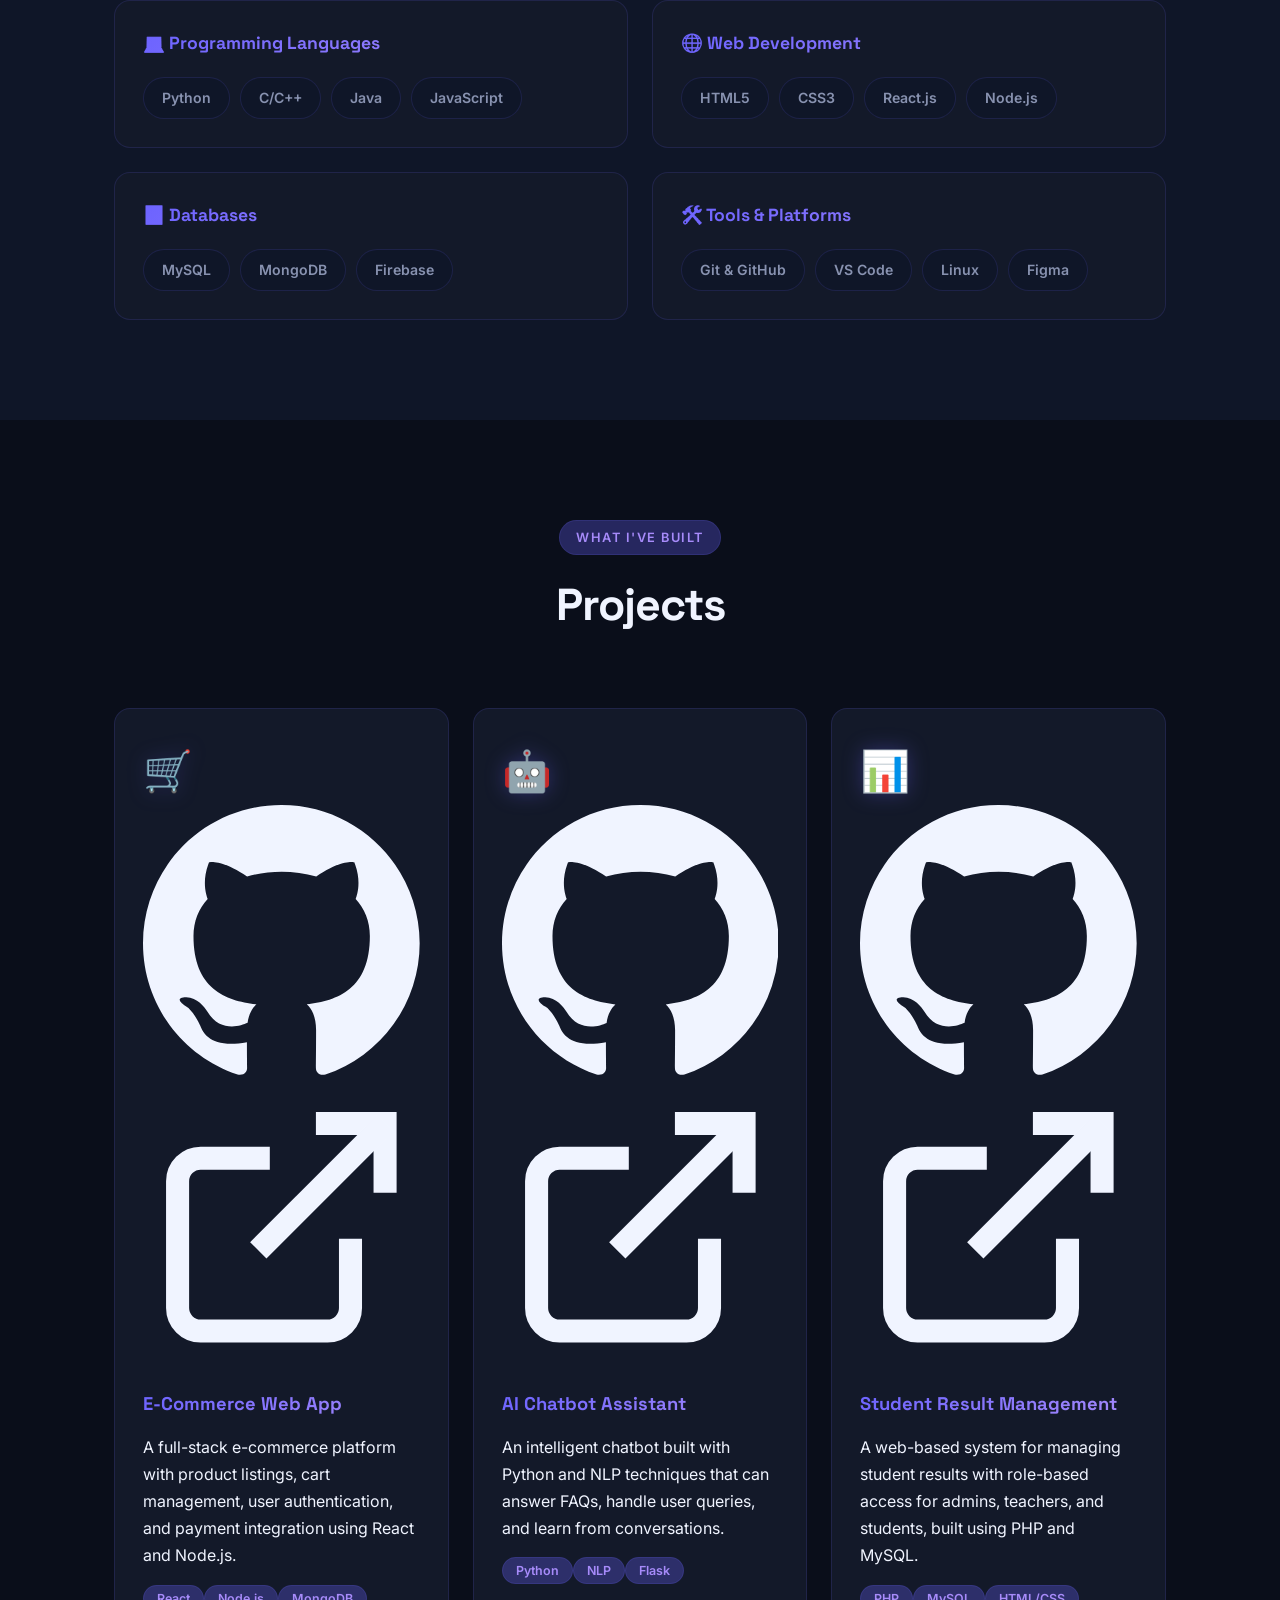
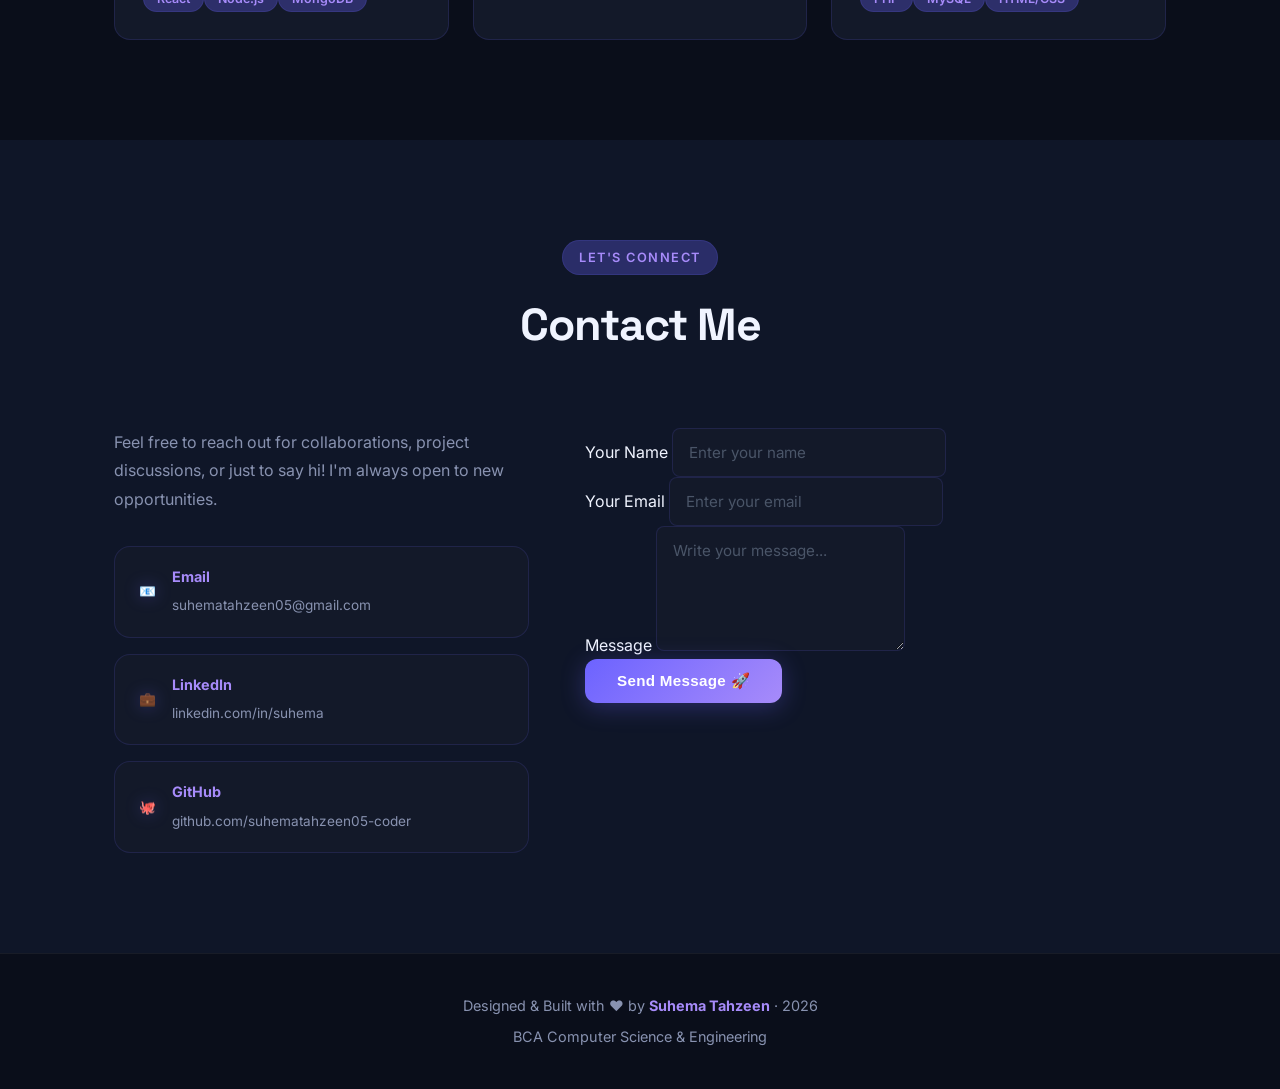
==== commit 249f663b: "Update contact information in index.html" ====
--- a/index.html
+++ b/index.html
@@ -277,11 +277,11 @@
         <div class="contact-info">
           <p>Feel free to reach out for collaborations, project discussions, or just to say hi! I'm always open to new opportunities.</p>
           <div class="contact-items">
-            <a href="mailto:suhema@example.com" class="contact-item" id="contact-email">
+            <a href="mailto:suhematahzeen05@gmail.com" class="contact-item" id="contact-email">
               <span class="contact-item-icon">📧</span>
               <div>
                 <strong>Email</strong>
-                <span>suhema@example.com</span>
+                <span>suhematahzeen05@gmail.com</span>
               </div>
             </a>
             <a href="https://linkedin.com/in/suhema" target="_blank" class="contact-item" id="contact-linkedin">
@@ -295,7 +295,7 @@
               <span class="contact-item-icon">🐙</span>
               <div>
                 <strong>GitHub</strong>
-                <span>github.com/suhema</span>
+                <span>github.com/suhematahzeen05-coder</span>
               </div>
             </a>
           </div>
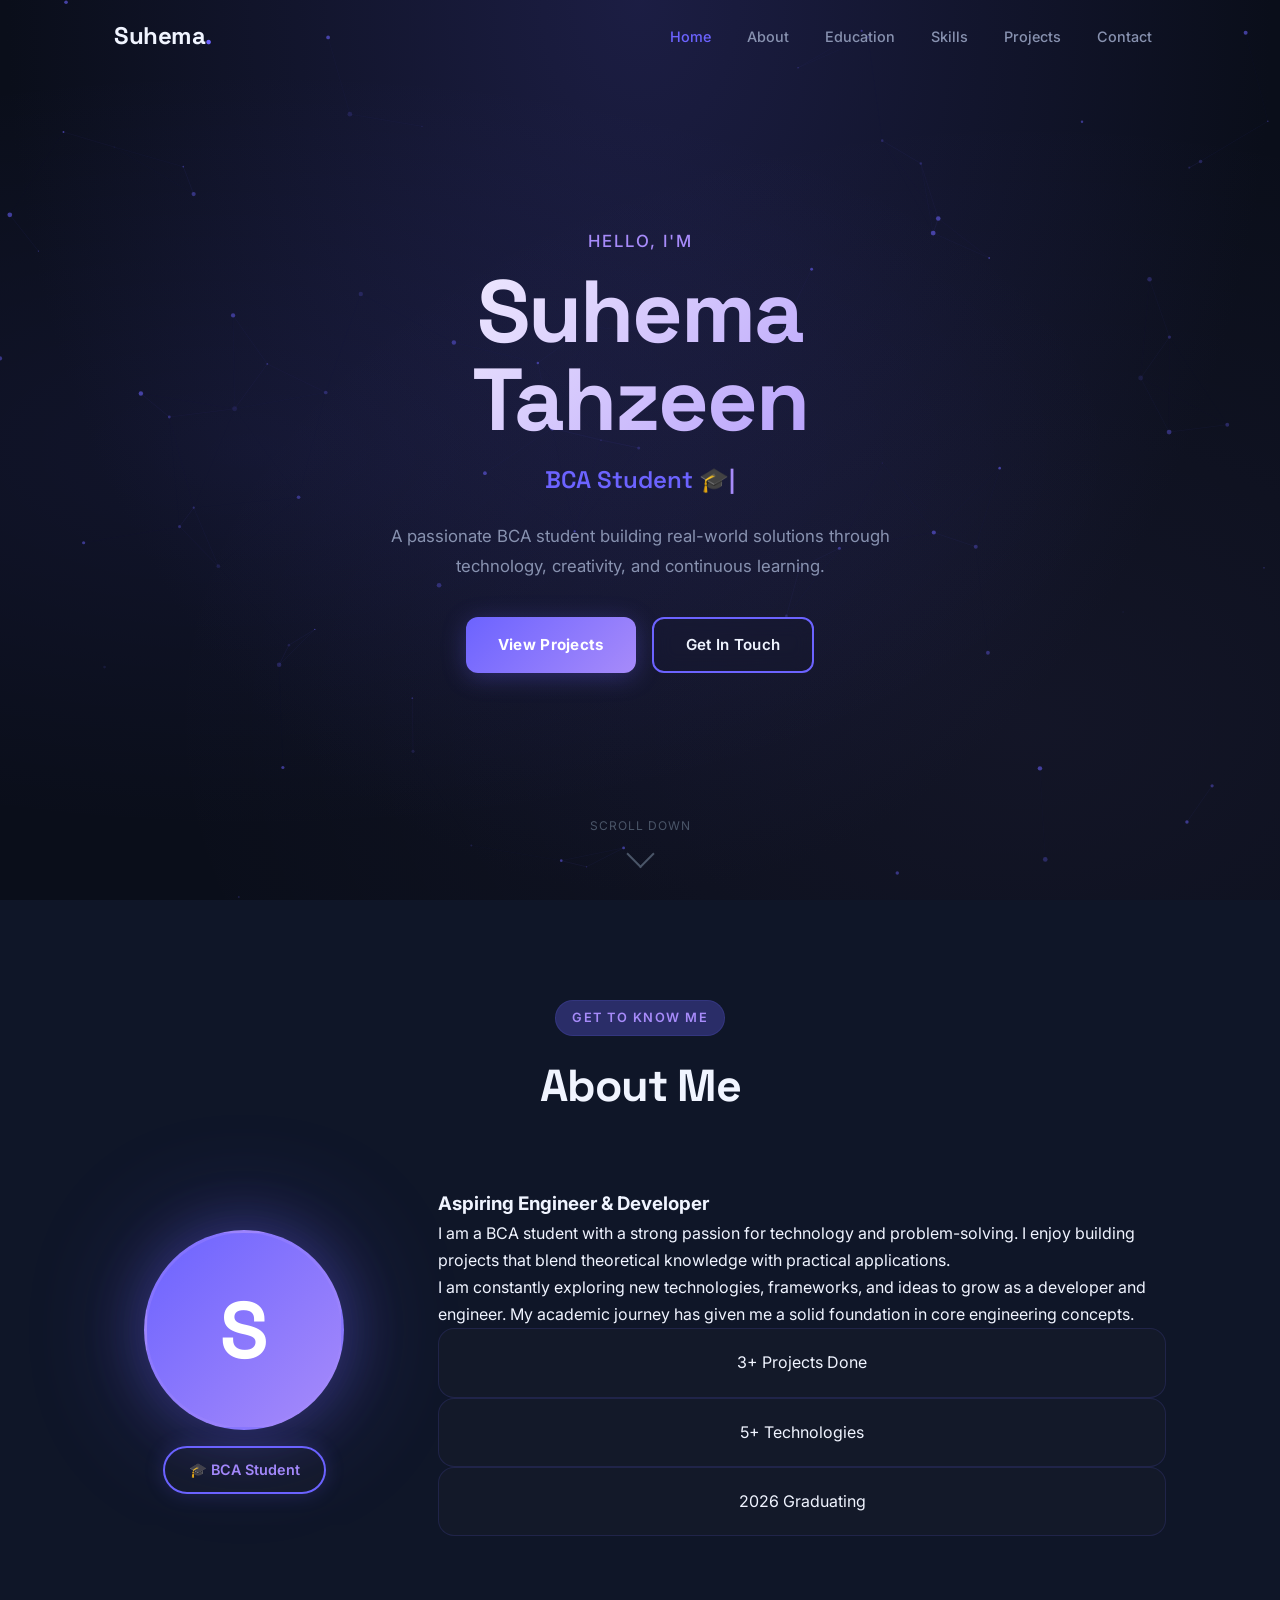
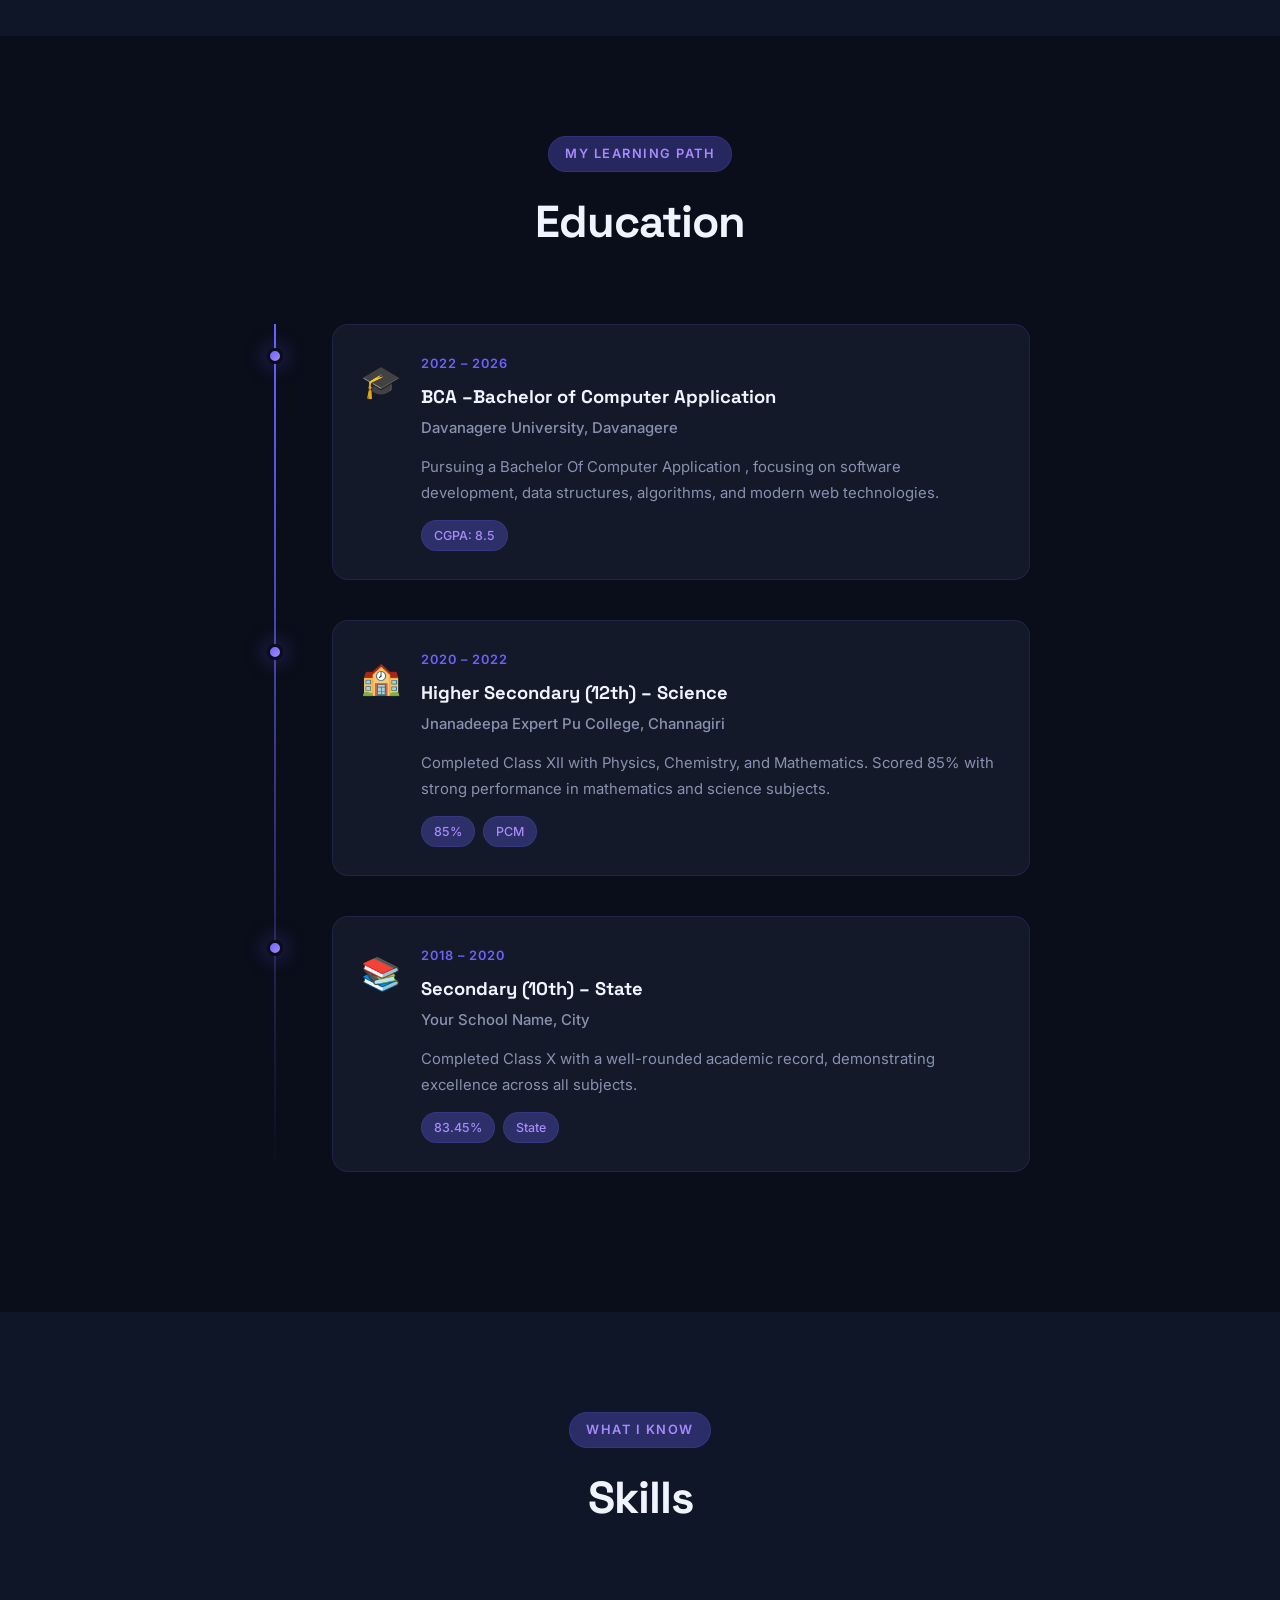
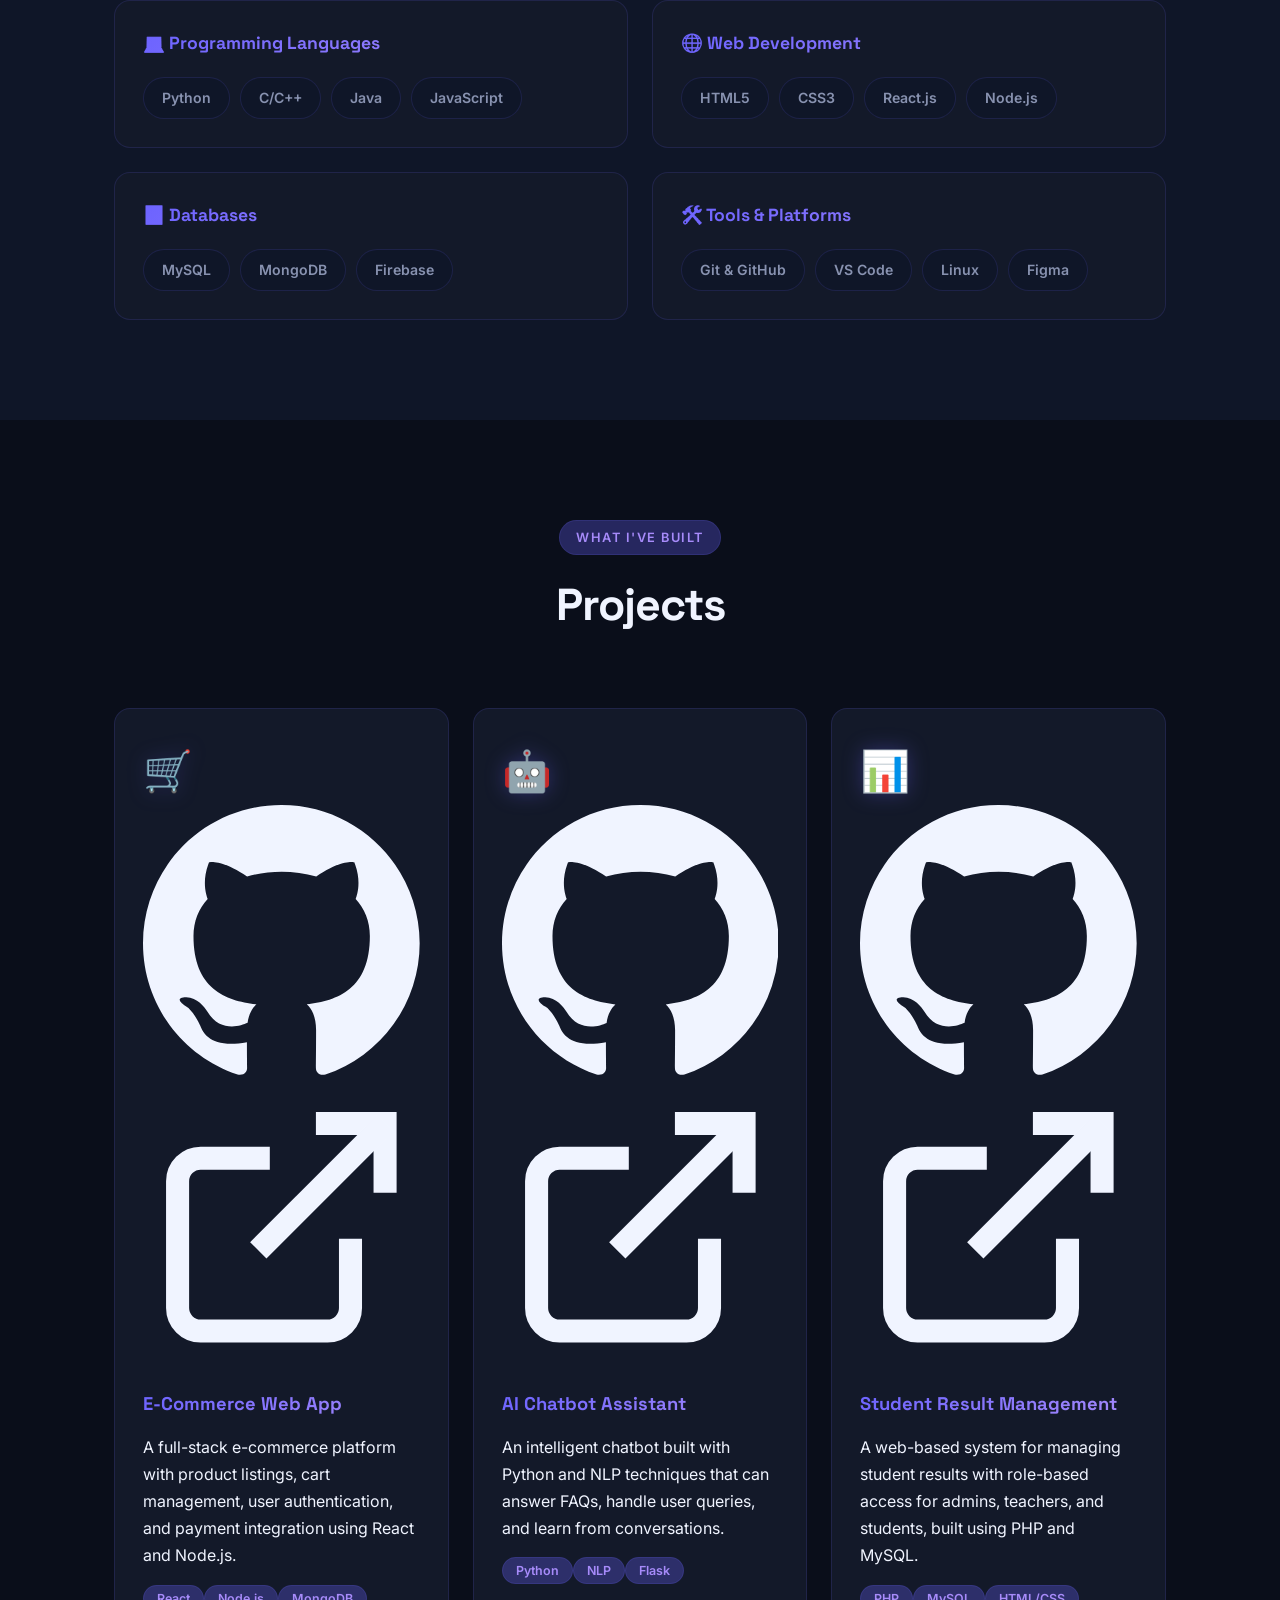
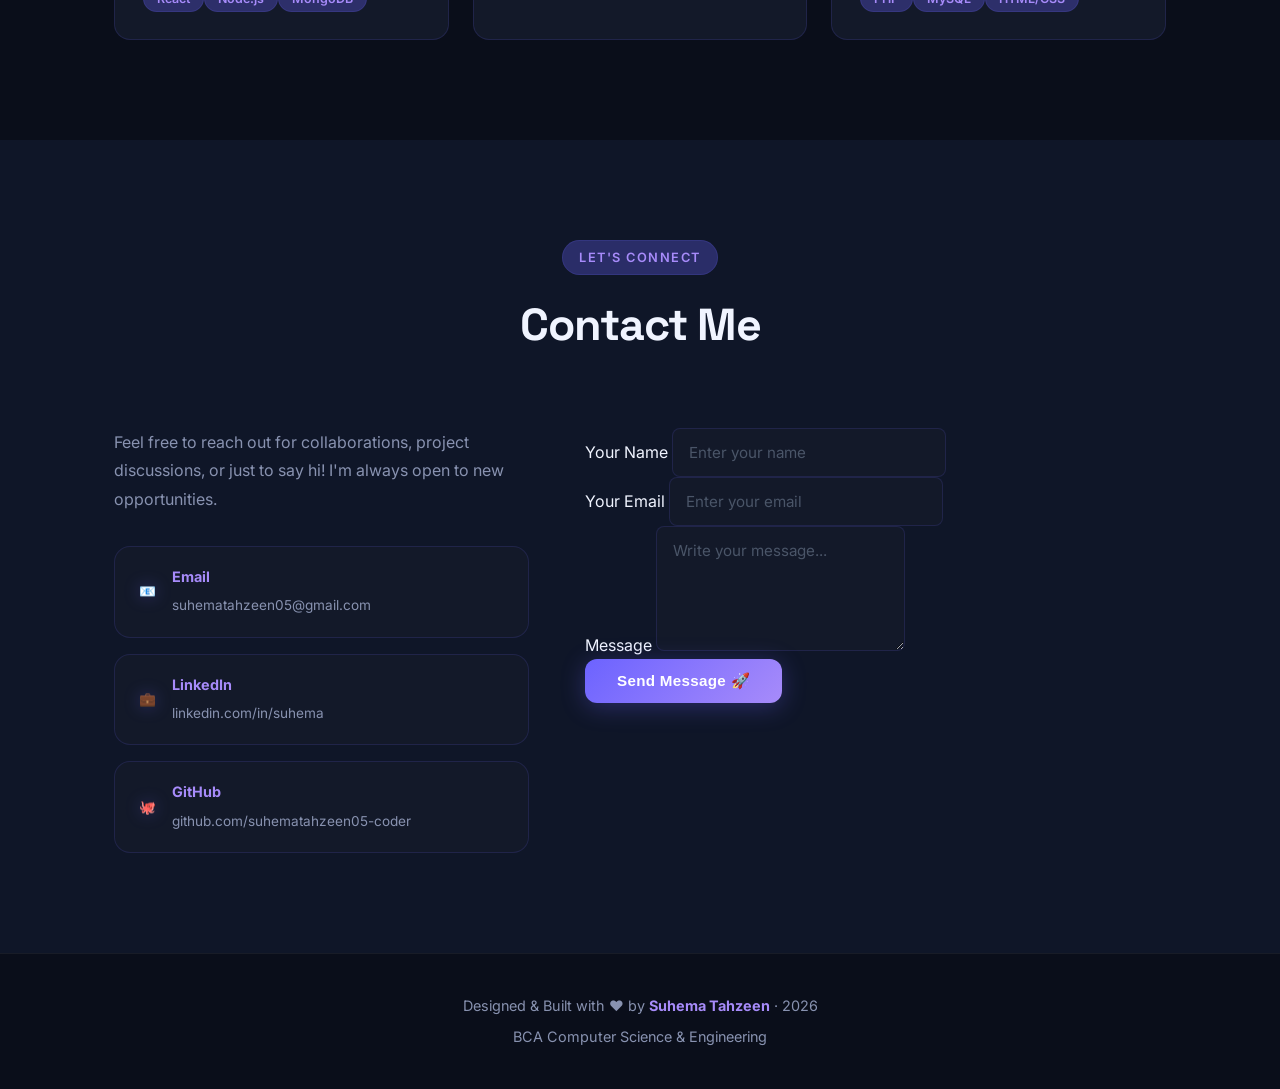
==== commit 002b606a: "Update educational details in index.html" ====
--- a/index.html
+++ b/index.html
@@ -68,7 +68,7 @@
         </div>
         <div class="about-text">
           <h3>Aspiring Engineer &amp; Developer</h3>
-          <p>I am a B.Tech student with a strong passion for technology and problem-solving. I enjoy building projects that blend theoretical knowledge with practical applications.</p>
+          <p>I am a BCA student with a strong passion for technology and problem-solving. I enjoy building projects that blend theoretical knowledge with practical applications.</p>
           <p>I am constantly exploring new technologies, frameworks, and ideas to grow as a developer and engineer. My academic journey has given me a solid foundation in core engineering concepts.</p>
           <div class="about-stats">
             <div class="stat-card">
@@ -103,12 +103,11 @@
             <div class="timeline-icon">🎓</div>
             <div class="timeline-content">
               <span class="timeline-year">2022 – 2026</span>
-              <h3>B.Tech – Computer Science &amp; Engineering</h3>
-              <p class="timeline-institute">Your University Name, City</p>
-              <p>Pursuing a Bachelor of Technology in CSE, focusing on software development, data structures, algorithms, and modern web technologies.</p>
+              <h3>BCA –Bachelor of Computer Application</h3>
+              <p class="timeline-institute">Davanagere University, Davanagere</p>
+              <p>Pursuing a Bachelor Of Computer Application , focusing on software development, data structures, algorithms, and modern web technologies.</p>
               <div class="timeline-tags">
-                <span>CGPA: 8.2</span>
-                <span>CSE Branch</span>
+                <span>CGPA: 8.5</span>
               </div>
             </div>
           </div>
@@ -120,7 +119,7 @@
             <div class="timeline-content">
               <span class="timeline-year">2020 – 2022</span>
               <h3>Higher Secondary (12th) – Science</h3>
-              <p class="timeline-institute">Your School Name, City</p>
+              <p class="timeline-institute">Jnanadeepa Expert Pu College, Channagiri</p>
               <p>Completed Class XII with Physics, Chemistry, and Mathematics. Scored 85% with strong performance in mathematics and science subjects.</p>
               <div class="timeline-tags">
                 <span>85%</span>
@@ -135,12 +134,12 @@
             <div class="timeline-icon">📚</div>
             <div class="timeline-content">
               <span class="timeline-year">2018 – 2020</span>
-              <h3>Secondary (10th) – CBSE</h3>
+              <h3>Secondary (10th) – State</h3>
               <p class="timeline-institute">Your School Name, City</p>
               <p>Completed Class X with a well-rounded academic record, demonstrating excellence across all subjects.</p>
               <div class="timeline-tags">
-                <span>90%</span>
-                <span>CBSE</span>
+                <span>83.45%</span>
+                <span>State</span>
               </div>
             </div>
           </div>
